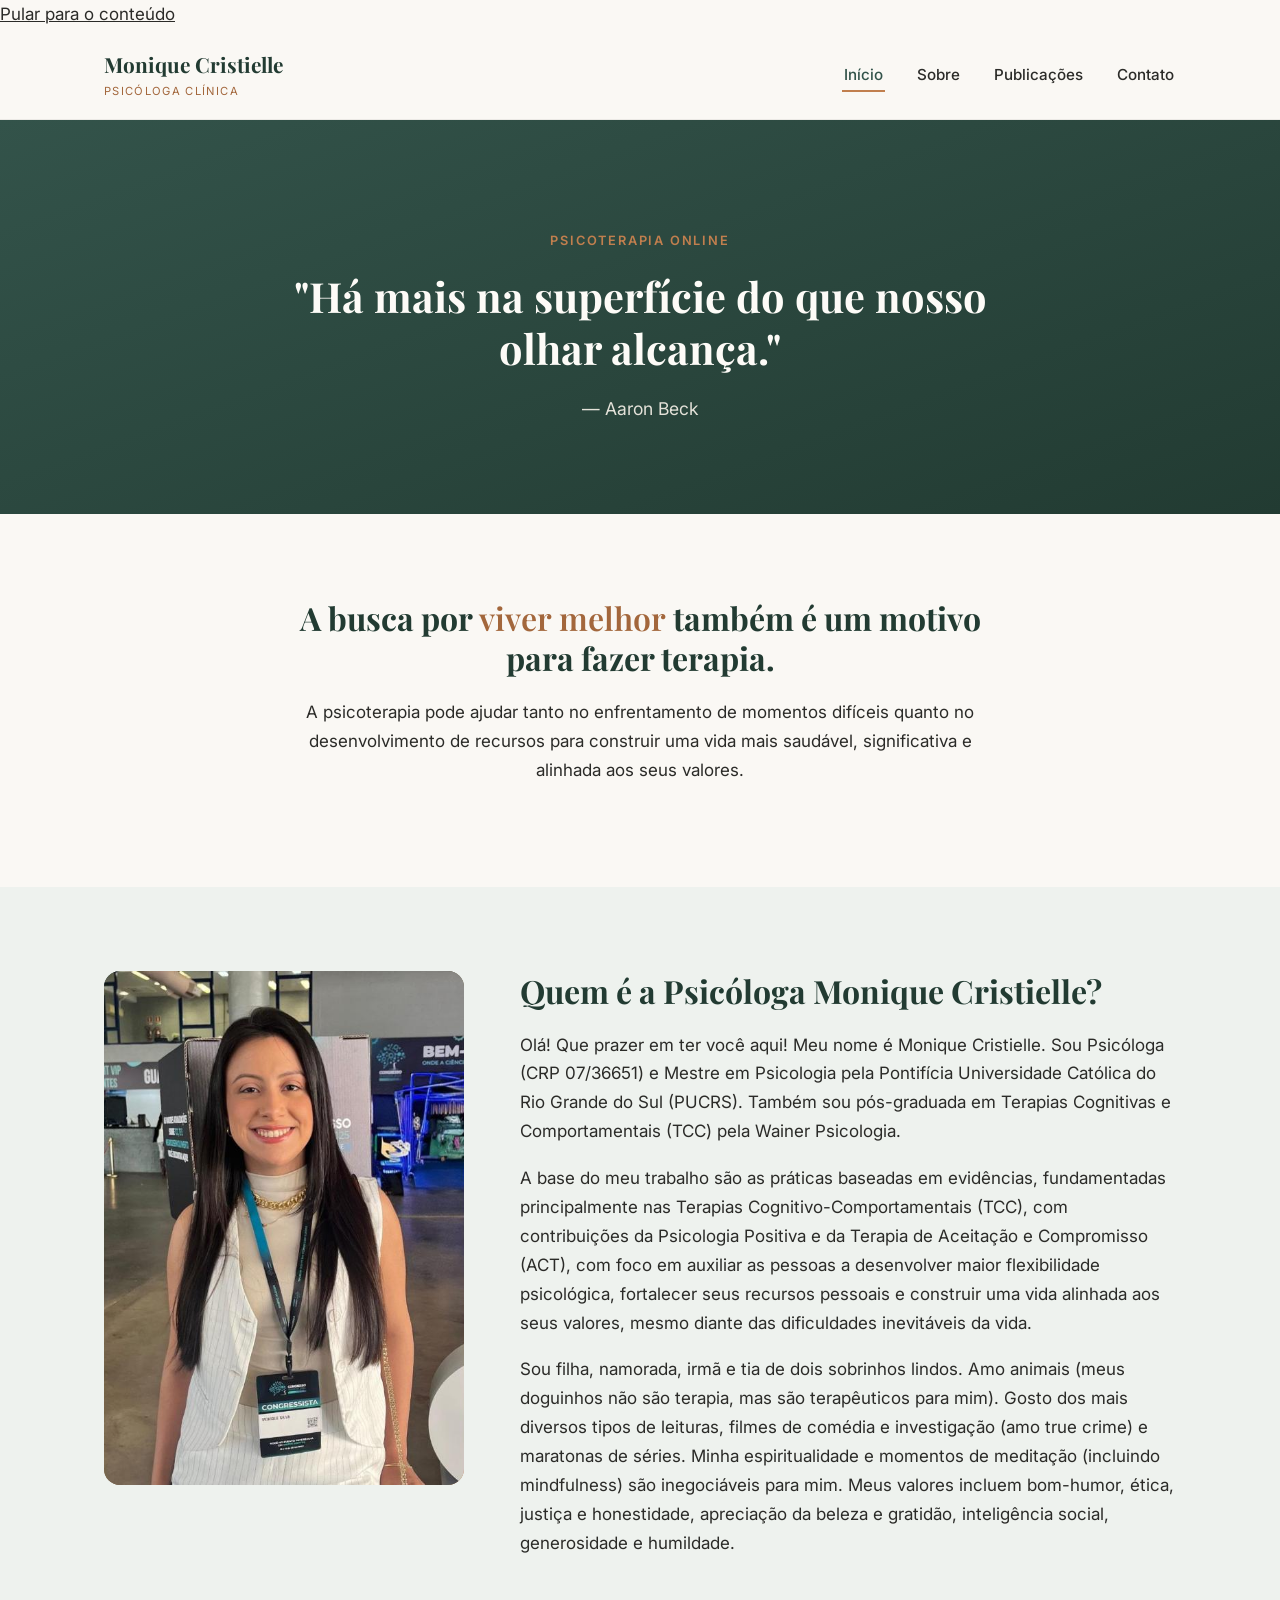
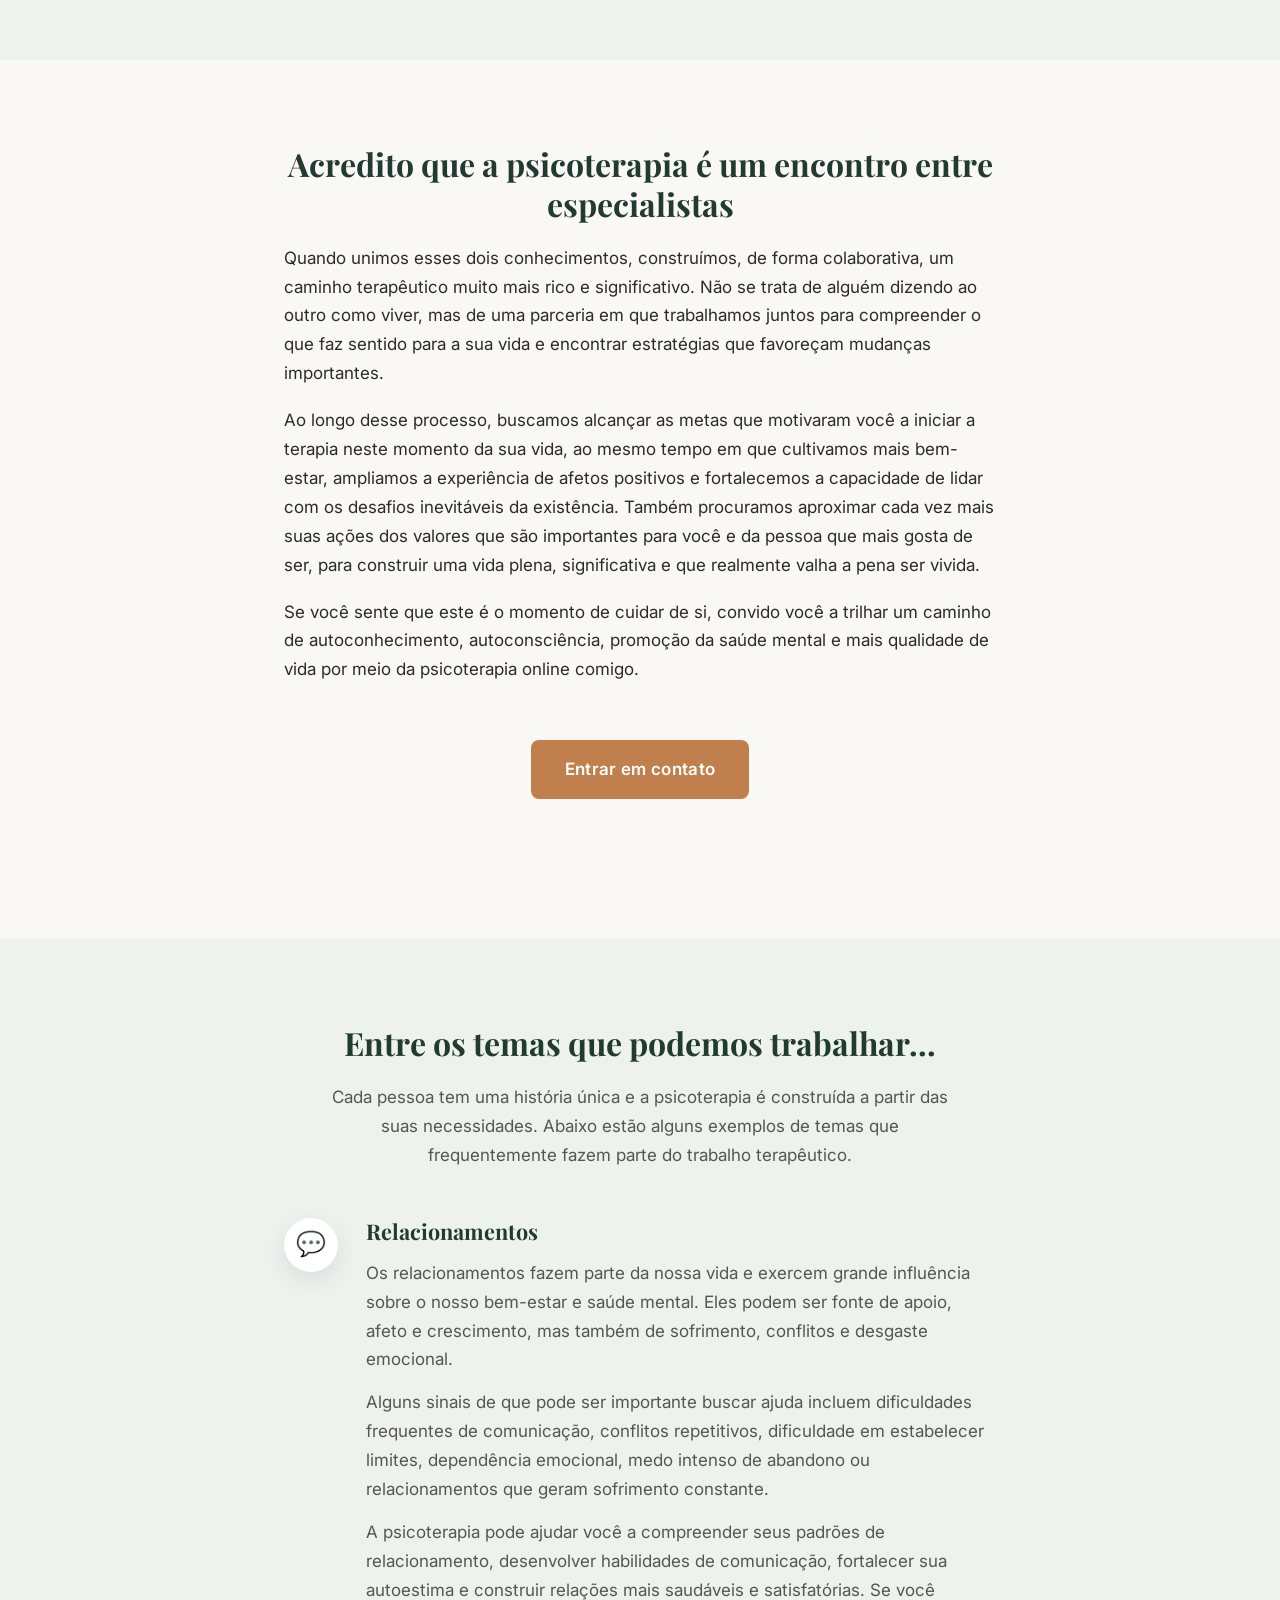
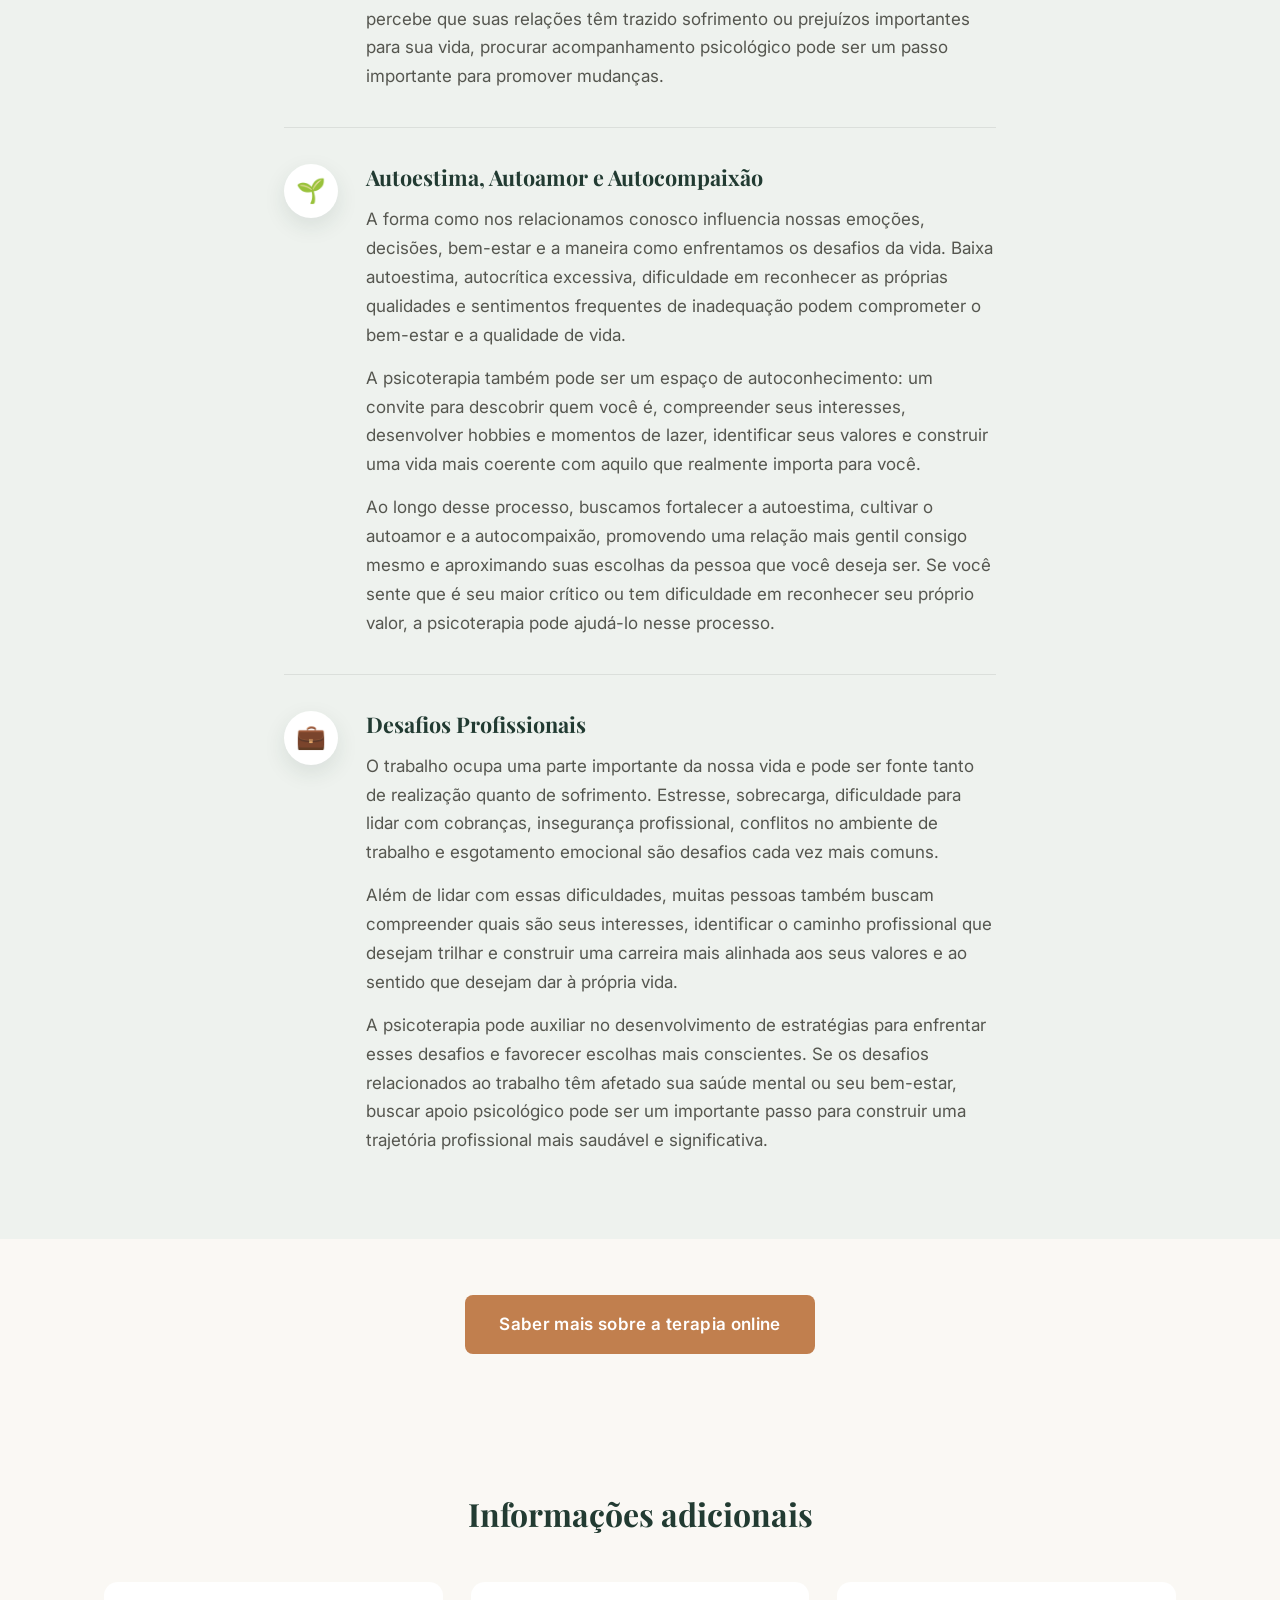
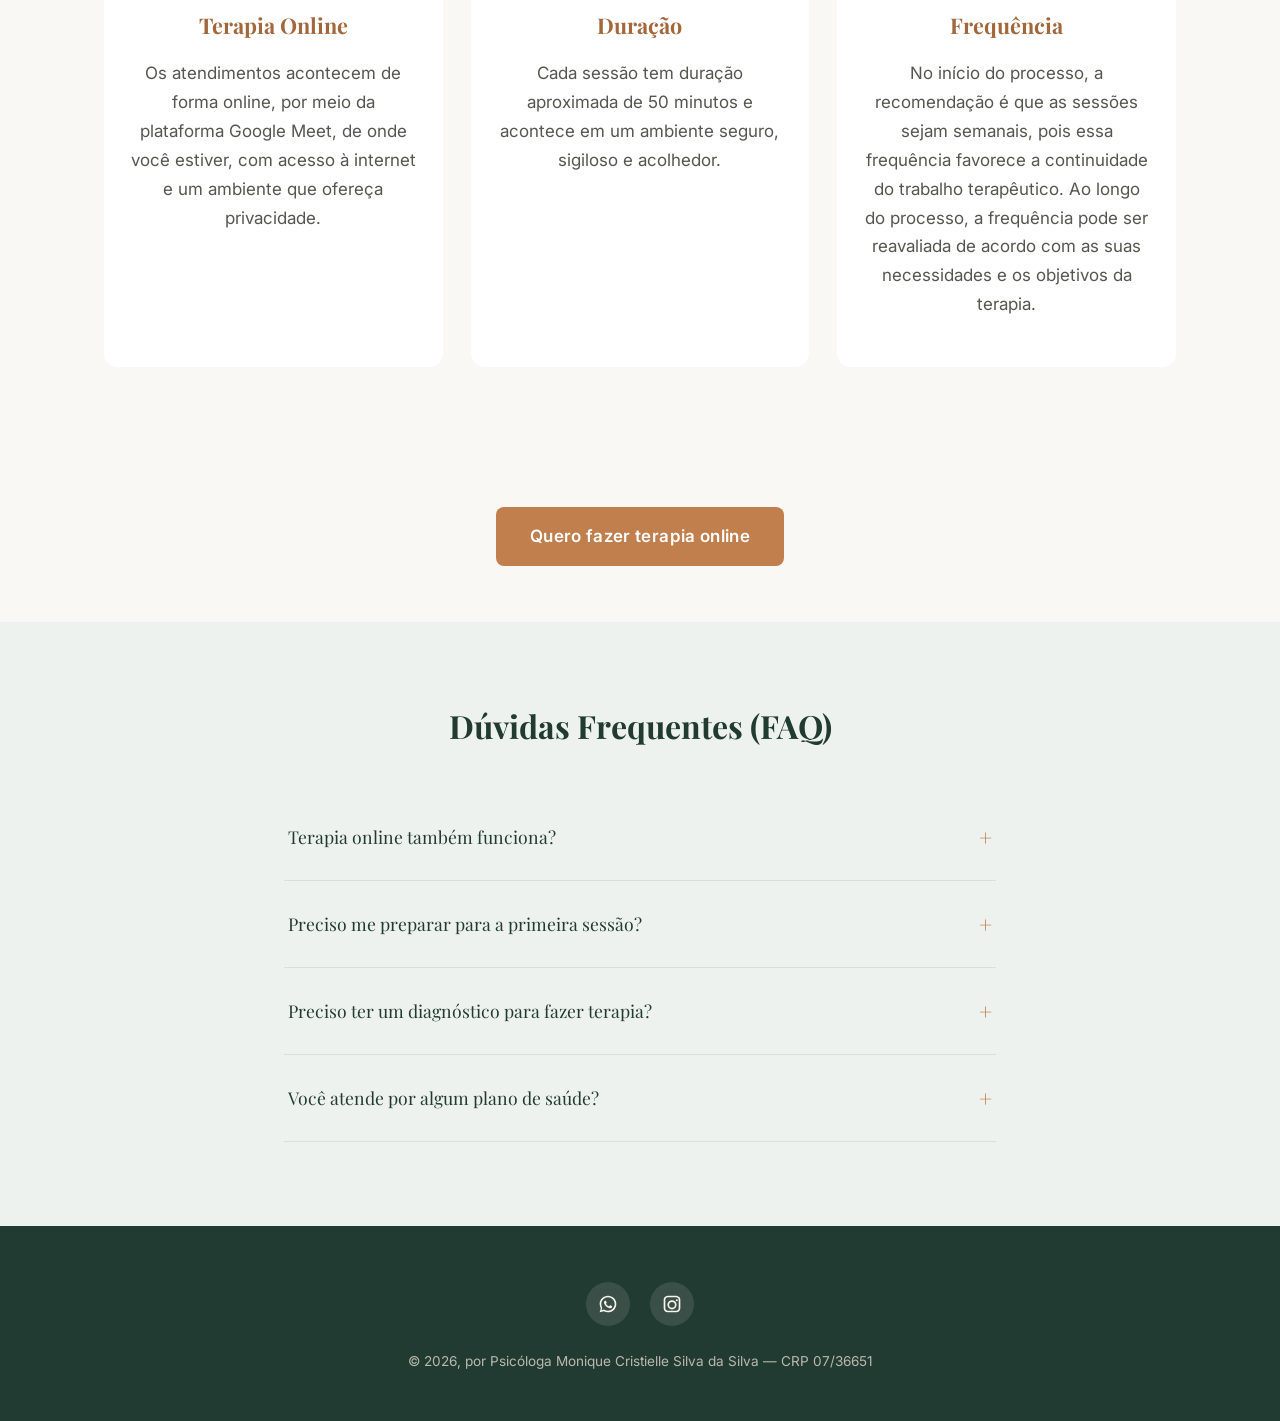
==== index.html @ fa65fd95 "Add favicon and Open Graph meta tags" ====
<!DOCTYPE html>
<html lang="pt-BR">
<head>
<meta charset="UTF-8">
<meta name="viewport" content="width=device-width, initial-scale=1.0">
<title>Monique Cristielle | Psicóloga Clínica</title>
<meta name="description" content="Psicóloga clínica (CRP 07/36651). Atendimento online baseado em evidências (TCC, ACT e Psicologia Positiva) para adultos.">
<link rel="icon" type="image/svg+xml" href="assets/favicon.svg">
<link rel="canonical" href="https://site-monique-cristielle.vercel.app/">
<meta property="og:type" content="website">
<meta property="og:locale" content="pt_BR">
<meta property="og:title" content="Monique Cristielle | Psicóloga Clínica">
<meta property="og:description" content="Psicóloga clínica (CRP 07/36651). Atendimento online baseado em evidências (TCC, ACT e Psicologia Positiva) para adultos.">
<meta property="og:url" content="https://site-monique-cristielle.vercel.app/">
<meta property="og:image" content="https://site-monique-cristielle.vercel.app/assets/images/monique-foto-inicio.jpg">
<link rel="preconnect" href="https://fonts.googleapis.com">
<link rel="preconnect" href="https://fonts.gstatic.com" crossorigin>
<link href="https://fonts.googleapis.com/css2?family=Inter:wght@400;500;600;700&family=Playfair+Display:ital,wght@0,600;0,700;1,600&display=swap" rel="stylesheet">
<link rel="stylesheet" href="styles.css">
</head>
<body>
<a href="#main" class="skip-link">Pular para o conteúdo</a>

<header class="site-header">
<div class="header-inner">
<a href="index.html" class="logo">Monique Cristielle<span>Psicóloga Clínica</span></a>
<button class="nav-toggle" aria-label="Abrir menu" aria-expanded="false">&#9776;</button>
<ul class="nav-links">
<li><a href="index.html" class="active">Início</a></li>
<li><a href="sobre.html">Sobre</a></li>
<li><a href="publicacoes.html">Publicações</a></li>
<li><a href="contato.html">Contato</a></li>
</ul>
</div>
</header>
<main id="main">

<section class="hero">
<div class="container">
<p class="eyebrow">Psicoterapia Online</p>
<h1>"Há mais na superfície do que nosso olhar alcança."</h1>
<p class="lead">— Aaron Beck</p>
</div>
</section>

<section class="section">
<div class="container" style="text-align:center;">
<h2>A busca por <em>viver melhor</em> também é um motivo para fazer terapia.</h2>
<p>A psicoterapia pode ajudar tanto no enfrentamento de momentos difíceis quanto no desenvolvimento de recursos para construir uma vida mais saudável, significativa e alinhada aos seus valores.</p>
</div>
</section>

<section class="section section-alt">
<div class="container-wide">
<div class="about-block">
<div class="about-photo"><img src="assets/images/monique-foto-inicio.jpg" alt="Monique Cristielle, psicóloga clínica" loading="lazy"></div>
<div class="about-text">
<h2>Quem é a Psicóloga Monique Cristielle?</h2>
<p>Olá! Que prazer em ter você aqui! Meu nome é Monique Cristielle. Sou Psicóloga (CRP 07/36651) e Mestre em Psicologia pela Pontifícia Universidade Católica do Rio Grande do Sul (PUCRS). Também sou pós-graduada em Terapias Cognitivas e Comportamentais (TCC) pela Wainer Psicologia.</p>
<p>A base do meu trabalho são as práticas baseadas em evidências, fundamentadas principalmente nas Terapias Cognitivo-Comportamentais (TCC), com contribuições da Psicologia Positiva e da Terapia de Aceitação e Compromisso (ACT), com foco em auxiliar as pessoas a desenvolver maior flexibilidade psicológica, fortalecer seus recursos pessoais e construir uma vida alinhada aos seus valores, mesmo diante das dificuldades inevitáveis da vida.</p>
<p>Sou filha, namorada, irmã e tia de dois sobrinhos lindos. Amo animais (meus doguinhos não são terapia, mas são terapêuticos para mim). Gosto dos mais diversos tipos de leituras, filmes de comédia e investigação (amo true crime) e maratonas de séries. Minha espiritualidade e momentos de meditação (incluindo mindfulness) são inegociáveis para mim. Meus valores incluem bom-humor, ética, justiça e honestidade, apreciação da beleza e gratidão, inteligência social, generosidade e humildade.</p>
</div>
</div>
</div>
</section>

<section class="section">
<div class="container">
<h2 style="text-align:center;">Acredito que a psicoterapia é um encontro entre especialistas</h2>
<p>Quando unimos esses dois conhecimentos, construímos, de forma colaborativa, um caminho terapêutico muito mais rico e significativo. Não se trata de alguém dizendo ao outro como viver, mas de uma parceria em que trabalhamos juntos para compreender o que faz sentido para a sua vida e encontrar estratégias que favoreçam mudanças importantes.</p>
<p>Ao longo desse processo, buscamos alcançar as metas que motivaram você a iniciar a terapia neste momento da sua vida, ao mesmo tempo em que cultivamos mais bem-estar, ampliamos a experiência de afetos positivos e fortalecemos a capacidade de lidar com os desafios inevitáveis da existência. Também procuramos aproximar cada vez mais suas ações dos valores que são importantes para você e da pessoa que mais gosta de ser, para construir uma vida plena, significativa e que realmente valha a pena ser vivida.</p>
<p>Se você sente que este é o momento de cuidar de si, convido você a trilhar um caminho de autoconhecimento, autoconsciência, promoção da saúde mental e mais qualidade de vida por meio da psicoterapia online comigo.</p>
<div class="btn-center-wrap">
<a href="https://wa.me/5551985022161" class="btn">Entrar em contato</a>
</div>
</div>
</section>

<section class="section section-alt">
<div class="container">
<div class="section-title">
<h2>Entre os temas que podemos trabalhar...</h2>
<p>Cada pessoa tem uma história única e a psicoterapia é construída a partir das suas necessidades. Abaixo estão alguns exemplos de temas que frequentemente fazem parte do trabalho terapêutico.</p>
</div>
<div class="topics-list">
<div class="topic-block">
<div class="icon">💬</div>
<div class="topic-text">
<h3>Relacionamentos</h3>
<p>Os relacionamentos fazem parte da nossa vida e exercem grande influência sobre o nosso bem-estar e saúde mental. Eles podem ser fonte de apoio, afeto e crescimento, mas também de sofrimento, conflitos e desgaste emocional.</p>
<p>Alguns sinais de que pode ser importante buscar ajuda incluem dificuldades frequentes de comunicação, conflitos repetitivos, dificuldade em estabelecer limites, dependência emocional, medo intenso de abandono ou relacionamentos que geram sofrimento constante.</p>
<p>A psicoterapia pode ajudar você a compreender seus padrões de relacionamento, desenvolver habilidades de comunicação, fortalecer sua autoestima e construir relações mais saudáveis e satisfatórias. Se você percebe que suas relações têm trazido sofrimento ou prejuízos importantes para sua vida, procurar acompanhamento psicológico pode ser um passo importante para promover mudanças.</p>
</div>
</div>
<div class="topic-block">
<div class="icon">🌱</div>
<div class="topic-text">
<h3>Autoestima, Autoamor e Autocompaixão</h3>
<p>A forma como nos relacionamos conosco influencia nossas emoções, decisões, bem-estar e a maneira como enfrentamos os desafios da vida. Baixa autoestima, autocrítica excessiva, dificuldade em reconhecer as próprias qualidades e sentimentos frequentes de inadequação podem comprometer o bem-estar e a qualidade de vida.</p>
<p>A psicoterapia também pode ser um espaço de autoconhecimento: um convite para descobrir quem você é, compreender seus interesses, desenvolver hobbies e momentos de lazer, identificar seus valores e construir uma vida mais coerente com aquilo que realmente importa para você.</p>
<p>Ao longo desse processo, buscamos fortalecer a autoestima, cultivar o autoamor e a autocompaixão, promovendo uma relação mais gentil consigo mesmo e aproximando suas escolhas da pessoa que você deseja ser. Se você sente que é seu maior crítico ou tem dificuldade em reconhecer seu próprio valor, a psicoterapia pode ajudá-lo nesse processo.</p>
</div>
</div>
<div class="topic-block">
<div class="icon">💼</div>
<div class="topic-text">
<h3>Desafios Profissionais</h3>
<p>O trabalho ocupa uma parte importante da nossa vida e pode ser fonte tanto de realização quanto de sofrimento. Estresse, sobrecarga, dificuldade para lidar com cobranças, insegurança profissional, conflitos no ambiente de trabalho e esgotamento emocional são desafios cada vez mais comuns.</p>
<p>Além de lidar com essas dificuldades, muitas pessoas também buscam compreender quais são seus interesses, identificar o caminho profissional que desejam trilhar e construir uma carreira mais alinhada aos seus valores e ao sentido que desejam dar à própria vida.</p>
<p>A psicoterapia pode auxiliar no desenvolvimento de estratégias para enfrentar esses desafios e favorecer escolhas mais conscientes. Se os desafios relacionados ao trabalho têm afetado sua saúde mental ou seu bem-estar, buscar apoio psicológico pode ser um importante passo para construir uma trajetória profissional mais saudável e significativa.</p>
</div>
</div>
</div>
</div>
</section>

<div class="btn-center-wrap" style="padding:0 24px;">
<a href="https://wa.me/5551985022161" class="btn">Saber mais sobre a terapia online</a>
</div>

<section class="section">
<div class="container-wide">
<div class="section-title">
<h2>Informações adicionais</h2>
</div>
<div class="info-grid">
<div class="info-item">
<h3>Terapia Online</h3>
<p>Os atendimentos acontecem de forma online, por meio da plataforma Google Meet, de onde você estiver, com acesso à internet e um ambiente que ofereça privacidade.</p>
</div>
<div class="info-item">
<h3>Duração</h3>
<p>Cada sessão tem duração aproximada de 50 minutos e acontece em um ambiente seguro, sigiloso e acolhedor.</p>
</div>
<div class="info-item">
<h3>Frequência</h3>
<p>No início do processo, a recomendação é que as sessões sejam semanais, pois essa frequência favorece a continuidade do trabalho terapêutico. Ao longo do processo, a frequência pode ser reavaliada de acordo com as suas necessidades e os objetivos da terapia.</p>
</div>
</div>
</div>
</section>

<div class="btn-center-wrap" style="padding:0 24px;">
<a href="https://wa.me/5551985022161" class="btn">Quero fazer terapia online</a>
</div>

<section class="section section-alt">
<div class="container">
<div class="section-title">
<h2>Dúvidas Frequentes (FAQ)</h2>
</div>

<details class="faq-item">
<summary>Terapia online também funciona?</summary>
<p>Sim. As evidências científicas indicam que a psicoterapia online é eficaz para diversas demandas de saúde mental. A escolha entre o formato online e presencial depende das necessidades, preferências e circunstâncias de cada pessoa. Além disso, a terapia online oferece mais flexibilidade e praticidade, permitindo que você seja atendido de onde estiver.</p>
</details>

<details class="faq-item">
<summary>Preciso me preparar para a primeira sessão?</summary>
<p>Não. A primeira sessão é um momento para nos conhecermos, compreender o que motivou sua busca pela psicoterapia e conversarmos sobre suas expectativas. Você não precisa saber exatamente o que dizer; vamos construindo esse processo juntos.</p>
</details>

<details class="faq-item">
<summary>Preciso ter um diagnóstico para fazer terapia?</summary>
<p>Não. Você não precisa ter um diagnóstico para fazer psicoterapia. Muitas pessoas procuram terapia para lidar com desafios da vida, fortalecer recursos pessoais e cuidar da saúde mental, com ou sem diagnóstico.</p>
</details>

<details class="faq-item">
<summary>Você atende por algum plano de saúde?</summary>
<p>Os atendimentos são particulares. No entanto, emito recibo para que você possa solicitar o reembolso junto ao seu plano de saúde, caso o seu convênio ofereça essa modalidade.</p>
</details>

</div>
</section>

</main>
<footer class="site-footer">
<div class="footer-social">
<a href="https://wa.me/5551985022161" aria-label="WhatsApp">
<svg viewBox="0 0 24 24"><path d="M12 2C6.48 2 2 6.48 2 12c0 1.85.5 3.58 1.36 5.07L2 22l5.07-1.32A9.94 9.94 0 0 0 12 22c5.52 0 10-4.48 10-10S17.52 2 12 2zm0 18c-1.6 0-3.1-.44-4.38-1.2l-.31-.18-3.01.79.8-2.93-.2-.32A7.9 7.9 0 0 1 4 12c0-4.41 3.59-8 8-8s8 3.59 8 8-3.59 8-8 8zm4.4-5.6c-.24-.12-1.43-.7-1.65-.79-.22-.08-.38-.12-.54.12-.16.24-.62.79-.76.95-.14.16-.28.18-.52.06-.24-.12-1.01-.37-1.92-1.18-.71-.63-1.19-1.41-1.33-1.65-.14-.24-.01-.37.11-.49.11-.11.24-.28.36-.42.12-.14.16-.24.24-.4.08-.16.04-.3-.02-.42-.06-.12-.54-1.3-.74-1.78-.19-.46-.39-.4-.54-.4-.14 0-.3-.02-.46-.02s-.42.06-.64.3c-.22.24-.85.83-.85 2.02 0 1.19.87 2.34 1 2.5.12.16 1.7 2.6 4.13 3.64.58.25 1.03.4 1.38.51.58.18 1.11.16 1.53.1.47-.07 1.43-.58 1.63-1.15.2-.57.2-1.05.14-1.15-.06-.1-.22-.16-.46-.28z"/></svg>
</a>
<a href="https://www.instagram.com/moniquecristielle.psi" aria-label="Instagram" target="_blank" rel="noopener">
<svg viewBox="0 0 24 24"><path d="M7 2C4.24 2 2 4.24 2 7v10c0 2.76 2.24 5 5 5h10c2.76 0 5-2.24 5-5V7c0-2.76-2.24-5-5-5H7zm10 2c1.66 0 3 1.34 3 3v10c0 1.66-1.34 3-3 3H7c-1.66 0-3-1.34-3-3V7c0-1.66 1.34-3 3-3h10zm-5 3.5A5.5 5.5 0 1 0 17.5 13 5.5 5.5 0 0 0 12 7.5zm0 2A3.5 3.5 0 1 1 8.5 13 3.5 3.5 0 0 1 12 9.5zm5.75-3.25a1.25 1.25 0 1 0 1.25 1.25 1.25 1.25 0 0 0-1.25-1.25z"/></svg>
</a>
</div>
<p class="copy">© 2026, por Psicóloga Monique Cristielle Silva da Silva — CRP 07/36651</p>
</footer>

<script src="script.js"></script>
</body>
</html>
---- styles.css ----
:root {
  --color-bg: #faf8f4;
  --color-bg-alt: #eef2ee;
  --color-text: #2b2b28;
  --color-text-light: #55564f;
  --color-primary: #33534a;
  --color-primary-dark: #223b32;
  --color-accent: #c17f4e;
  --color-accent-dark: #a3673c;
  --font-heading: 'Playfair Display', Georgia, serif;
  --font-body: 'Inter', Arial, sans-serif;
  --max-text: 760px;
  --max-wide: 1120px;
}

* { box-sizing: border-box; }
html { scroll-behavior: smooth; }
body {
  margin: 0;
  font-family: var(--font-body);
  color: var(--color-text);
  background: var(--color-bg);
  line-height: 1.7;
  font-size: 17px;
}
img { max-width: 100%; display: block; }
a { color: inherit; }
h1, h2, h3 { font-family: var(--font-heading); color: var(--color-primary-dark); line-height: 1.25; margin: 0 0 20px; }
h1 { font-size: 2.6rem; }
h2 { font-size: 2rem; }
h3 { font-size: 1.35rem; }
p { margin: 0 0 18px; }
em { font-style: normal; color: var(--color-accent-dark); font-weight: 600; }
.container { max-width: var(--max-text); margin: 0 auto; padding: 0 24px; }
.container-wide { max-width: var(--max-wide); margin: 0 auto; padding: 0 24px; }

/* Header */
.site-header {
  position: sticky;
  top: 0;
  z-index: 50;
  background: rgba(250, 248, 244, 0.95);
  backdrop-filter: blur(6px);
  border-bottom: 1px solid rgba(0,0,0,0.06);
}
.header-inner {
  max-width: var(--max-wide);
  margin: 0 auto;
  padding: 18px 24px;
  display: flex;
  align-items: center;
  justify-content: space-between;
}
.logo { font-family: var(--font-heading); font-size: 1.3rem; font-weight: 700; color: var(--color-primary-dark); text-decoration: none; }
.logo span { display: block; font-family: var(--font-body); font-size: 0.7rem; font-weight: 400; letter-spacing: 0.12em; text-transform: uppercase; color: var(--color-accent-dark); }
.nav-links { display: flex; align-items: center; gap: 30px; list-style: none; margin: 0; padding: 0; }
.nav-links a { text-decoration: none; color: var(--color-text); font-weight: 500; font-size: 0.95rem; padding: 6px 2px; border-bottom: 2px solid transparent; }
.nav-links a:hover, .nav-links a.active { color: var(--color-primary); border-bottom-color: var(--color-accent); }
.nav-toggle { display: none; background: none; border: none; font-size: 1.6rem; cursor: pointer; color: var(--color-primary-dark); }

@media (max-width: 760px) {
  .nav-toggle { display: block; }
  .nav-links { position: absolute; top: 100%; left: 0; right: 0; background: var(--color-bg); flex-direction: column; align-items: flex-start; padding: 20px 24px; gap: 16px; border-bottom: 1px solid rgba(0,0,0,0.08); display: none; }
  .nav-links.open { display: flex; }
}

/* Hero */
.hero {
  background: linear-gradient(160deg, var(--color-primary) 0%, var(--color-primary-dark) 100%);
  color: #f7f4ee;
  padding: 110px 24px 90px;
  text-align: center;
}
.hero .eyebrow { text-transform: uppercase; letter-spacing: 0.14em; font-size: 0.8rem; color: var(--color-accent); font-weight: 600; margin-bottom: 18px; }
.hero h1 { color: #fdfbf7; max-width: 780px; margin-left: auto; margin-right: auto; }
.hero p.lead { max-width: 620px; margin: 0 auto; color: #e4e2d9; font-size: 1.1rem; }
.hero-page { padding: 90px 24px 70px; }

/* Sections */
.section { padding: 84px 0; }
.section-alt { background: var(--color-bg-alt); }
.section-title { text-align: center; max-width: 640px; margin: 0 auto 48px; }
.section-title p { color: var(--color-text-light); }

/* Buttons */
.btn {
  display: inline-block;
  background: var(--color-accent);
color: #fff;
  padding: 15px 34px;
  border-radius: 8px;
  text-decoration: none;
  font-weight: 600;
  letter-spacing: 0.02em;
  transition: background 0.2s ease, transform 0.2s ease;
  border: none;
  cursor: pointer;
}
.btn:hover { background: var(--color-accent-dark); transform: translateY(-1px); }
.btn-block {
  display: block;
  width: 100%;
  text-align: center;
  border-radius: 0;
  padding: 26px;
  font-size: 1.05rem;
  text-transform: uppercase;
  letter-spacing: 0.08em;
}
.btn-center-wrap { text-align: center; margin: 56px 0; }

/* About block */
.about-block { display: flex; gap: 56px; align-items: flex-start; flex-wrap: wrap; }
.about-photo { flex: 1 1 300px; max-width: 360px; aspect-ratio: 7 / 10; border-radius: 16px; overflow: hidden; background: linear-gradient(135deg, var(--color-primary), var(--color-accent)); position: relative; }
.about-text { flex: 2 1 420px; }
.about-photo img { position: absolute; inset: 0; width: 100%; height: 100%; object-fit: cover; display: block; }

.about-block--pub { align-items: center; }
.pub-intro-lead { font-size: 24px; line-height: 1.5; color: var(--color-primary-dark); font-weight: 500; }
.pub-intro-credentials { margin-top: 20px; padding-top: 20px; border-top: 1px solid rgba(0,0,0,0.1); font-size: 14px; letter-spacing: 0.03em; color: var(--color-text-light); text-transform: uppercase; }
.pub-intro-note { margin-top: 16px; font-size: 14px; color: var(--color-text-light); font-style: normal; }

/* Topics (temas de trabalho) */
.topics-list { display: flex; flex-direction: column; margin-top: 40px; }
.topic-block { display: flex; gap: 28px; padding: 36px 0; border-bottom: 1px solid rgba(0,0,0,0.08); }
.topic-block:first-child { padding-top: 0; }
.topic-block:last-child { border-bottom: none; padding-bottom: 0; }
.topic-block .icon { width: 54px; height: 54px; border-radius: 50%; background: #fff; display: flex; align-items: center; justify-content: center; font-size: 1.5rem; flex-shrink: 0; box-shadow: 0 8px 22px rgba(34,59,50,0.1); }
.topic-text h3 { margin-bottom: 14px; }
.topic-text p { color: var(--color-text-light); margin-bottom: 14px; }
.topic-text p:last-child { margin-bottom: 0; }

/* Info grid */
.info-grid { display: grid; grid-template-columns: repeat(auto-fit, minmax(220px, 1fr)); gap: 28px; margin-top: 40px; text-align: center; }
.info-item { background: #fff; padding: 30px 24px; border-radius: 14px; }
.info-item h3 { color: var(--color-accent-dark); }
.info-item p { color: var(--color-text-light); }

/* FAQ */
.faq-item { border-bottom: 1px solid rgba(0,0,0,0.08); padding: 6px 0; }
.faq-item summary { cursor: pointer; font-family: var(--font-heading); font-size: 1.1rem; padding: 18px 4px; list-style: none; display: flex; justify-content: space-between; align-items: center; color: var(--color-primary-dark); }
.faq-item summary::-webkit-details-marker { display: none; }
.faq-item summary::after { content: '+'; font-size: 1.4rem; color: var(--color-accent); margin-left: 20px; }
.faq-item[open] summary::after { content: '\2212'; }
.faq-item p { padding: 0 4px 20px; color: var(--color-text-light); }

/* Timeline (Sobre) */
.timeline-item { border-left: 3px solid var(--color-accent); padding: 4px 0 28px 24px; margin-left: 6px; }
.timeline-item .year { font-weight: 700; color: var(--color-accent-dark); font-size: 0.9rem; text-transform: uppercase; letter-spacing: 0.06em; }

/* Publications */
.pub-group { margin-bottom: 44px; }
.pub-item { background: #fff; border-radius: 12px; padding: 24px 28px; margin-bottom: 16px; box-shadow: 0 6px 18px rgba(34,59,50,0.06); }
.pub-item .pub-title { font-weight: 600; margin-bottom: 6px; }
.pub-item .pub-title a { color: var(--color-primary-dark); text-decoration: underline; text-decoration-color: var(--color-accent); text-underline-offset: 3px; }
.pub-item .pub-title a:hover { color: var(--color-accent-dark); }
.pub-item .pub-meta { color: var(--color-text-light); font-size: 0.92rem; }

/* Contact form */
.contact-form { max-width: 560px; margin: 40px auto 0; display: grid; gap: 18px; }
.contact-form label { font-weight: 600; margin-bottom: 6px; display: block; }
.contact-form input, .contact-form textarea { width: 100%; padding: 14px 16px; border-radius: 8px; border: 1px solid rgba(0,0,0,0.15); font-family: var(--font-body); font-size: 1rem; background: #fff; }
.contact-form textarea { min-height: 140px; resize: vertical; }
.contact-note { text-align: center; color: var(--color-text-light); font-size: 0.9rem; margin-top: 14px; }

/* Footer */
.site-footer { background: var(--color-primary-dark); color: #e7e5db; padding: 56px 24px 30px; text-align: center; }
.footer-social { display: flex; justify-content: center; gap: 20px; margin-bottom: 24px; }
.footer-social a { width: 44px; height: 44px; border-radius: 50%; background: rgba(255,255,255,0.1); display: flex; align-items: center; justify-content: center; text-decoration: none; transition: background 0.2s; }
.footer-social a:hover { background: var(--color-accent); }
.footer-social svg { width: 20px; height: 20px; fill: #f7f4ee; }
.site-footer .copy { font-size: 0.85rem; color: #b9b8ae; }

@media (max-width: 700px) {
  h1 { font-size: 2rem; }
  h2 { font-size: 1.55rem; }
  .section { padding: 60px 0; }
  .about-block { gap: 32px; }
  .topic-block { flex-direction: column; gap: 14px; }
}
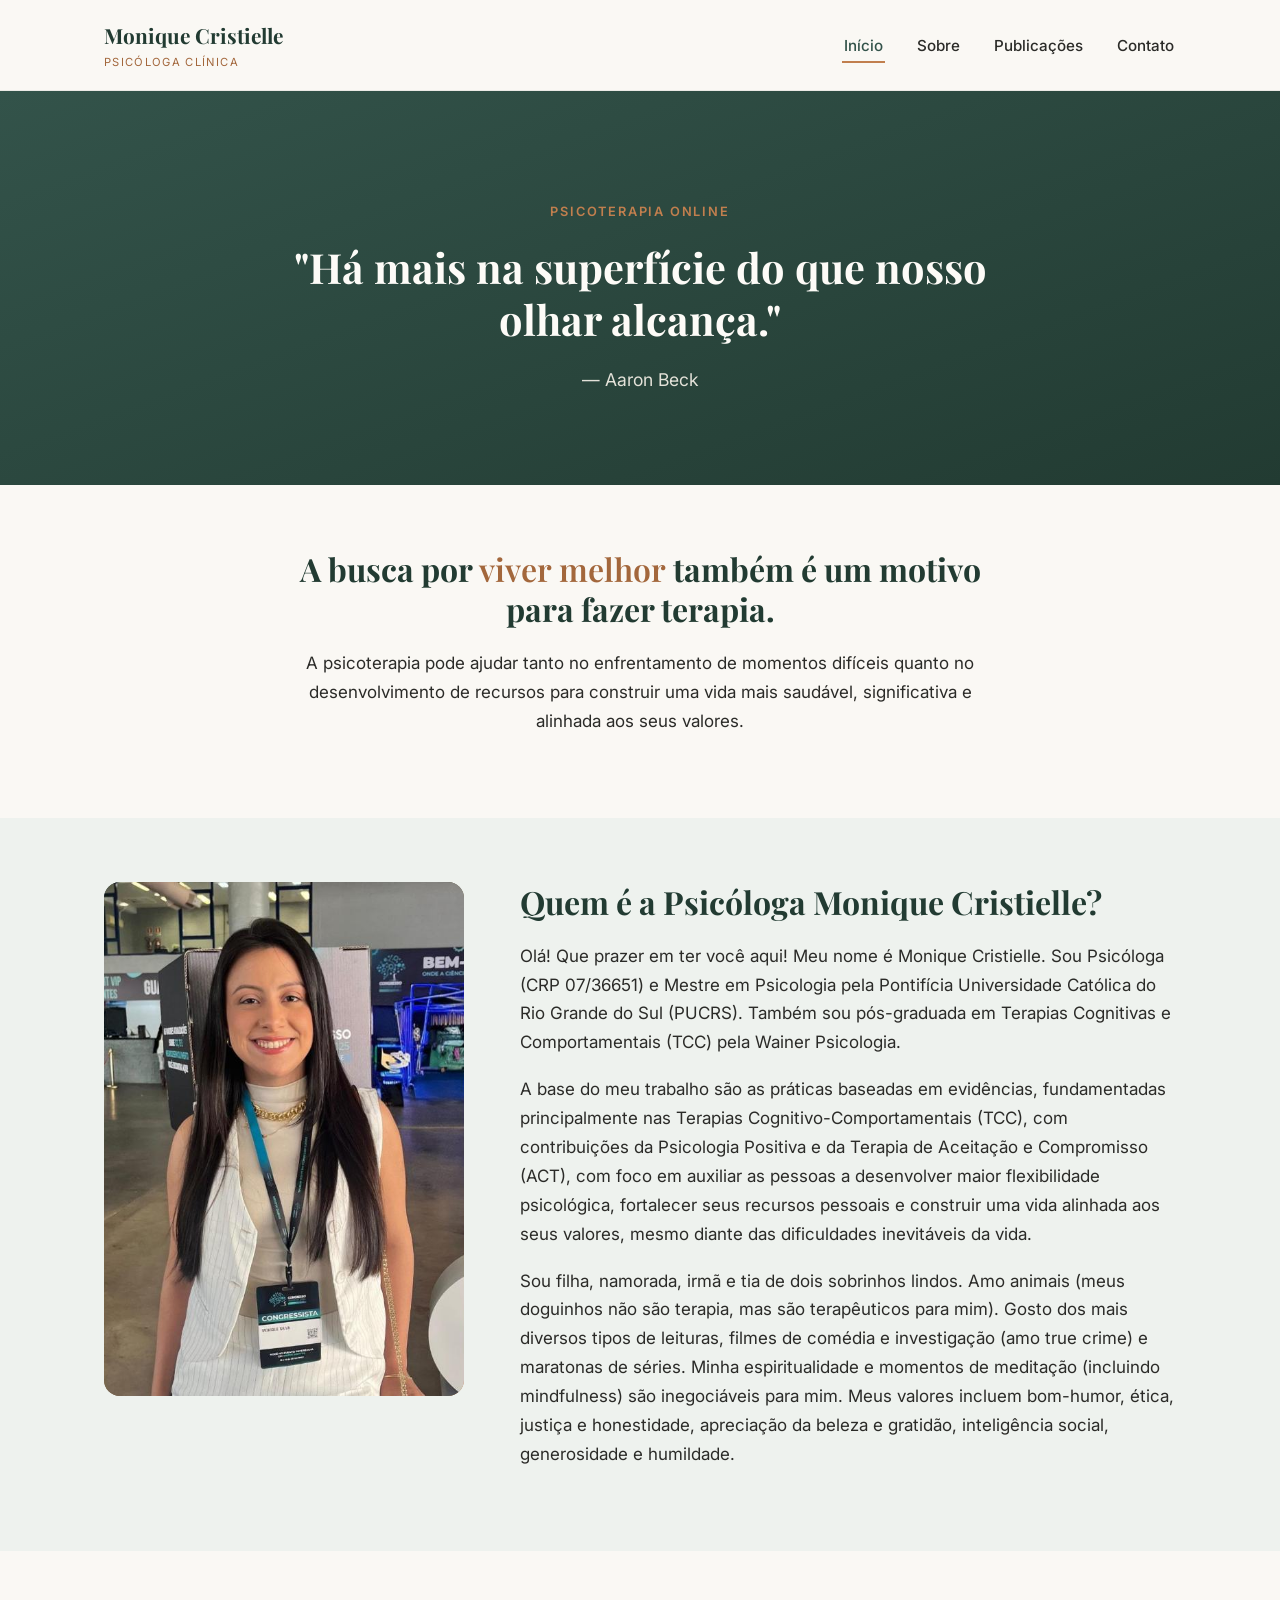
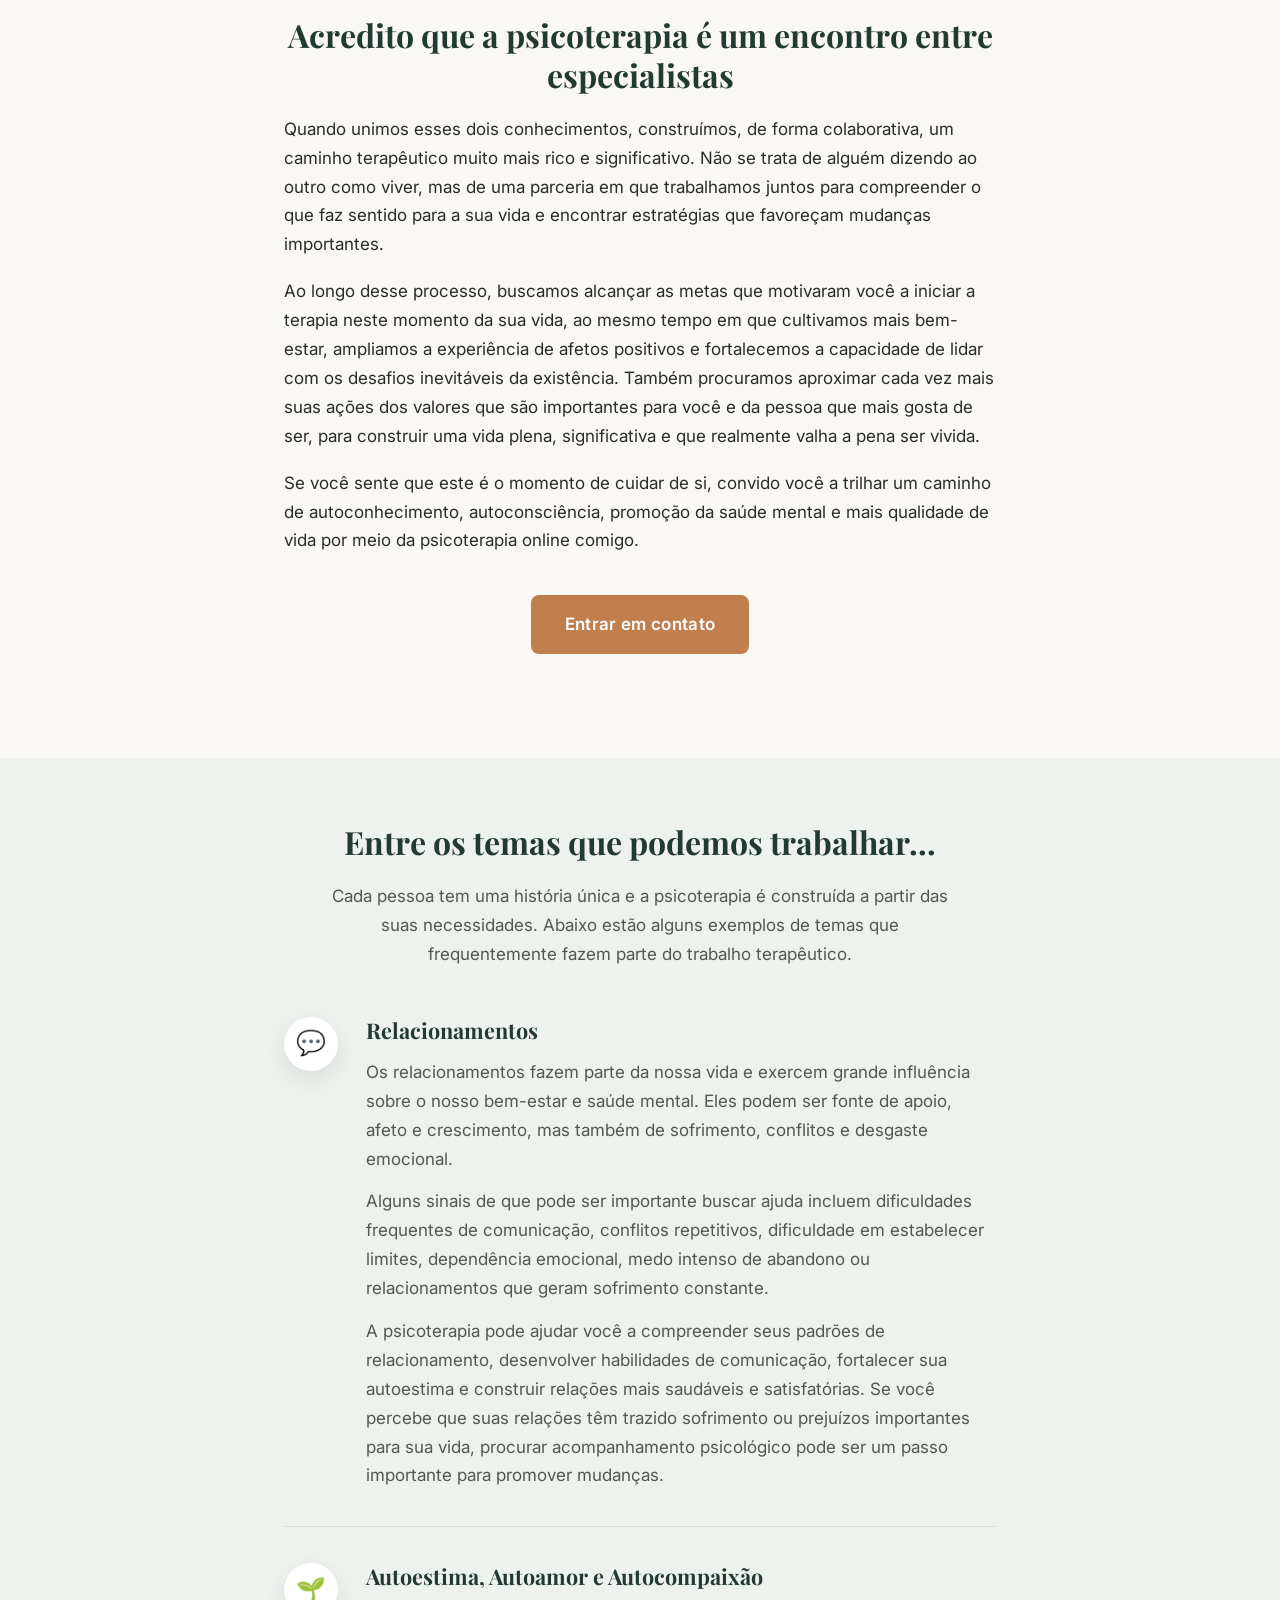
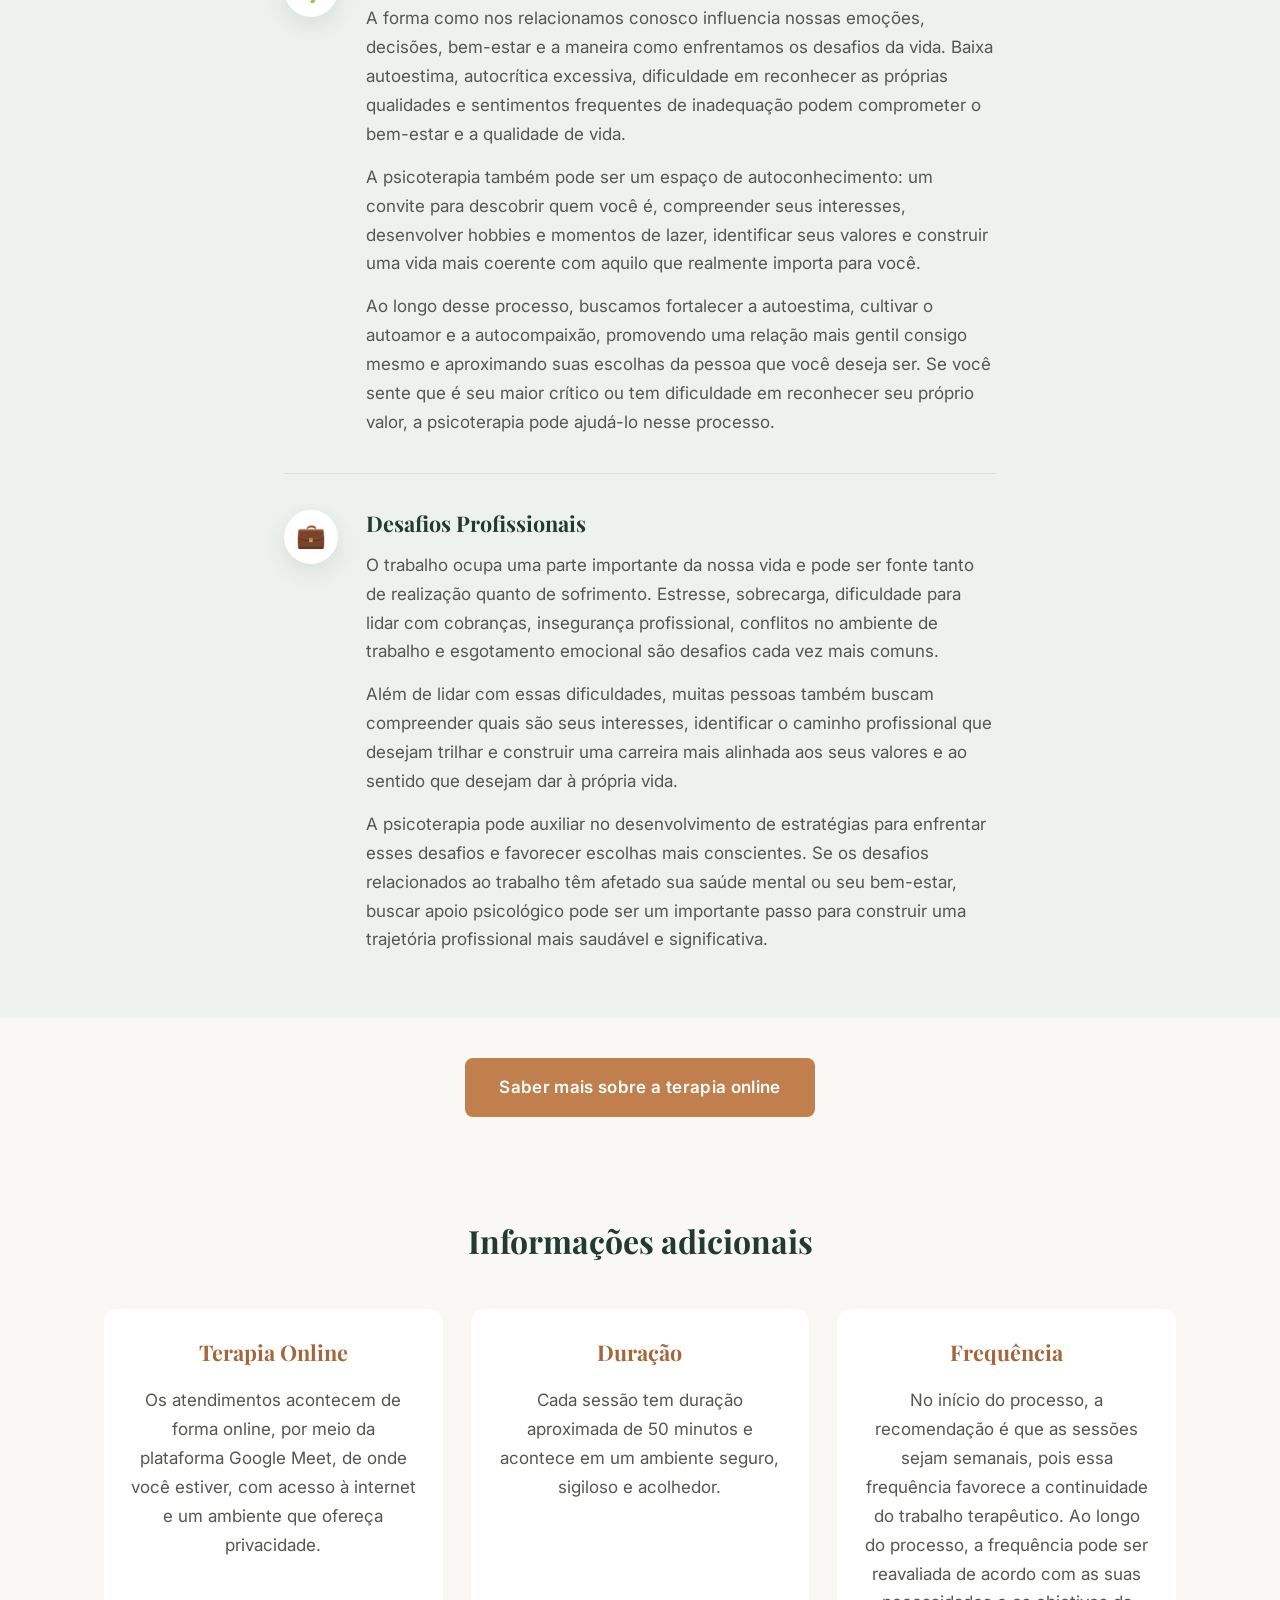
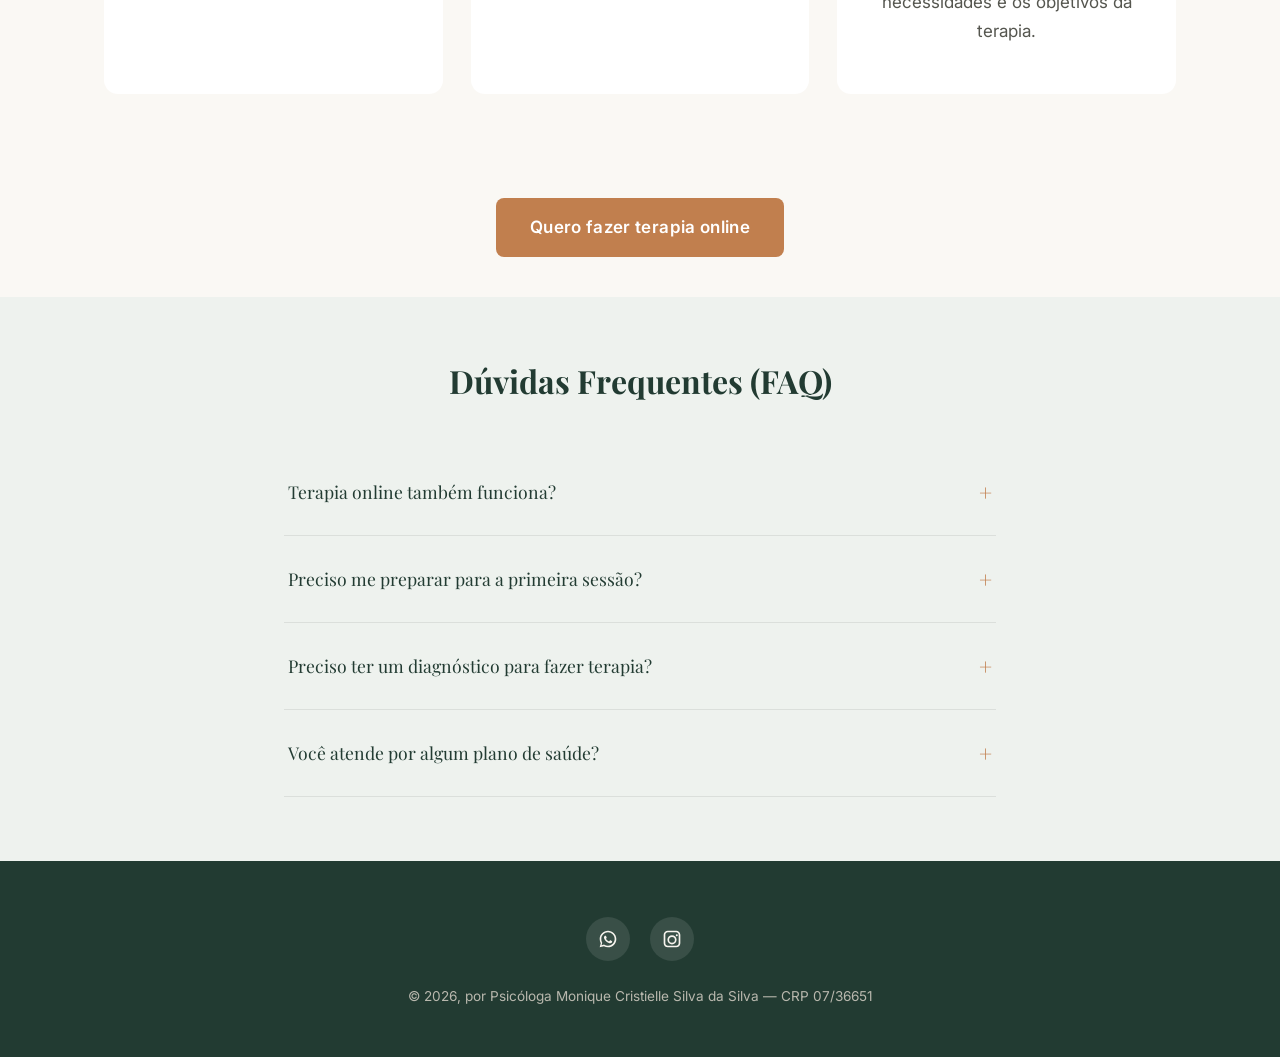
==== commit b8ce1623: "Update logo and navigation links to root path" ====
--- a/index.html
+++ b/index.html
@@ -23,10 +23,10 @@
 
 <header class="site-header">
 <div class="header-inner">
-<a href="index.html" class="logo">Monique Cristielle<span>Psicóloga Clínica</span></a>
+<a href="/" class="logo">Monique Cristielle<span>Psicóloga Clínica</span></a>
 <button class="nav-toggle" aria-label="Abrir menu" aria-expanded="false">&#9776;</button>
 <ul class="nav-links">
-<li><a href="index.html" class="active">Início</a></li>
+<li><a href="/" class="active">Início</a></li>
 <li><a href="sobre.html">Sobre</a></li>
 <li><a href="publicacoes.html">Publicações</a></li>
 <li><a href="contato.html">Contato</a></li>
--- a/styles.css
+++ b/styles.css
@@ -15,6 +15,8 @@
 
 * { box-sizing: border-box; }
 html { scroll-behavior: smooth; }
+.skip-link { position: absolute; left: -9999px; top: 0; background: var(--color-primary-dark); color: #fff; padding: 12px 20px; z-index: 2000; border-radius: 0 0 8px 0; font-weight: 600; text-decoration: none; }
+.skip-link:focus { left: 0; }
 body {
   margin: 0;
   font-family: var(--font-body);
@@ -77,7 +79,7 @@
 .hero-page { padding: 90px 24px 70px; }
 
 /* Sections */
-.section { padding: 84px 0; }
+.section { padding: 64px 0; }
 .section-alt { background: var(--color-bg-alt); }
 .section-title { text-align: center; max-width: 640px; margin: 0 auto 48px; }
 .section-title p { color: var(--color-text-light); }
@@ -107,7 +109,7 @@
   text-transform: uppercase;
   letter-spacing: 0.08em;
 }
-.btn-center-wrap { text-align: center; margin: 56px 0; }
+.btn-center-wrap { text-align: center; margin: 40px 0; }
 
 /* About block */
 .about-block { display: flex; gap: 56px; align-items: flex-start; flex-wrap: wrap; }
@@ -174,7 +176,7 @@
 @media (max-width: 700px) {
   h1 { font-size: 2rem; }
   h2 { font-size: 1.55rem; }
-  .section { padding: 60px 0; }
+  .section { padding: 48px 0; }
   .about-block { gap: 32px; }
   .topic-block { flex-direction: column; gap: 14px; }
 }
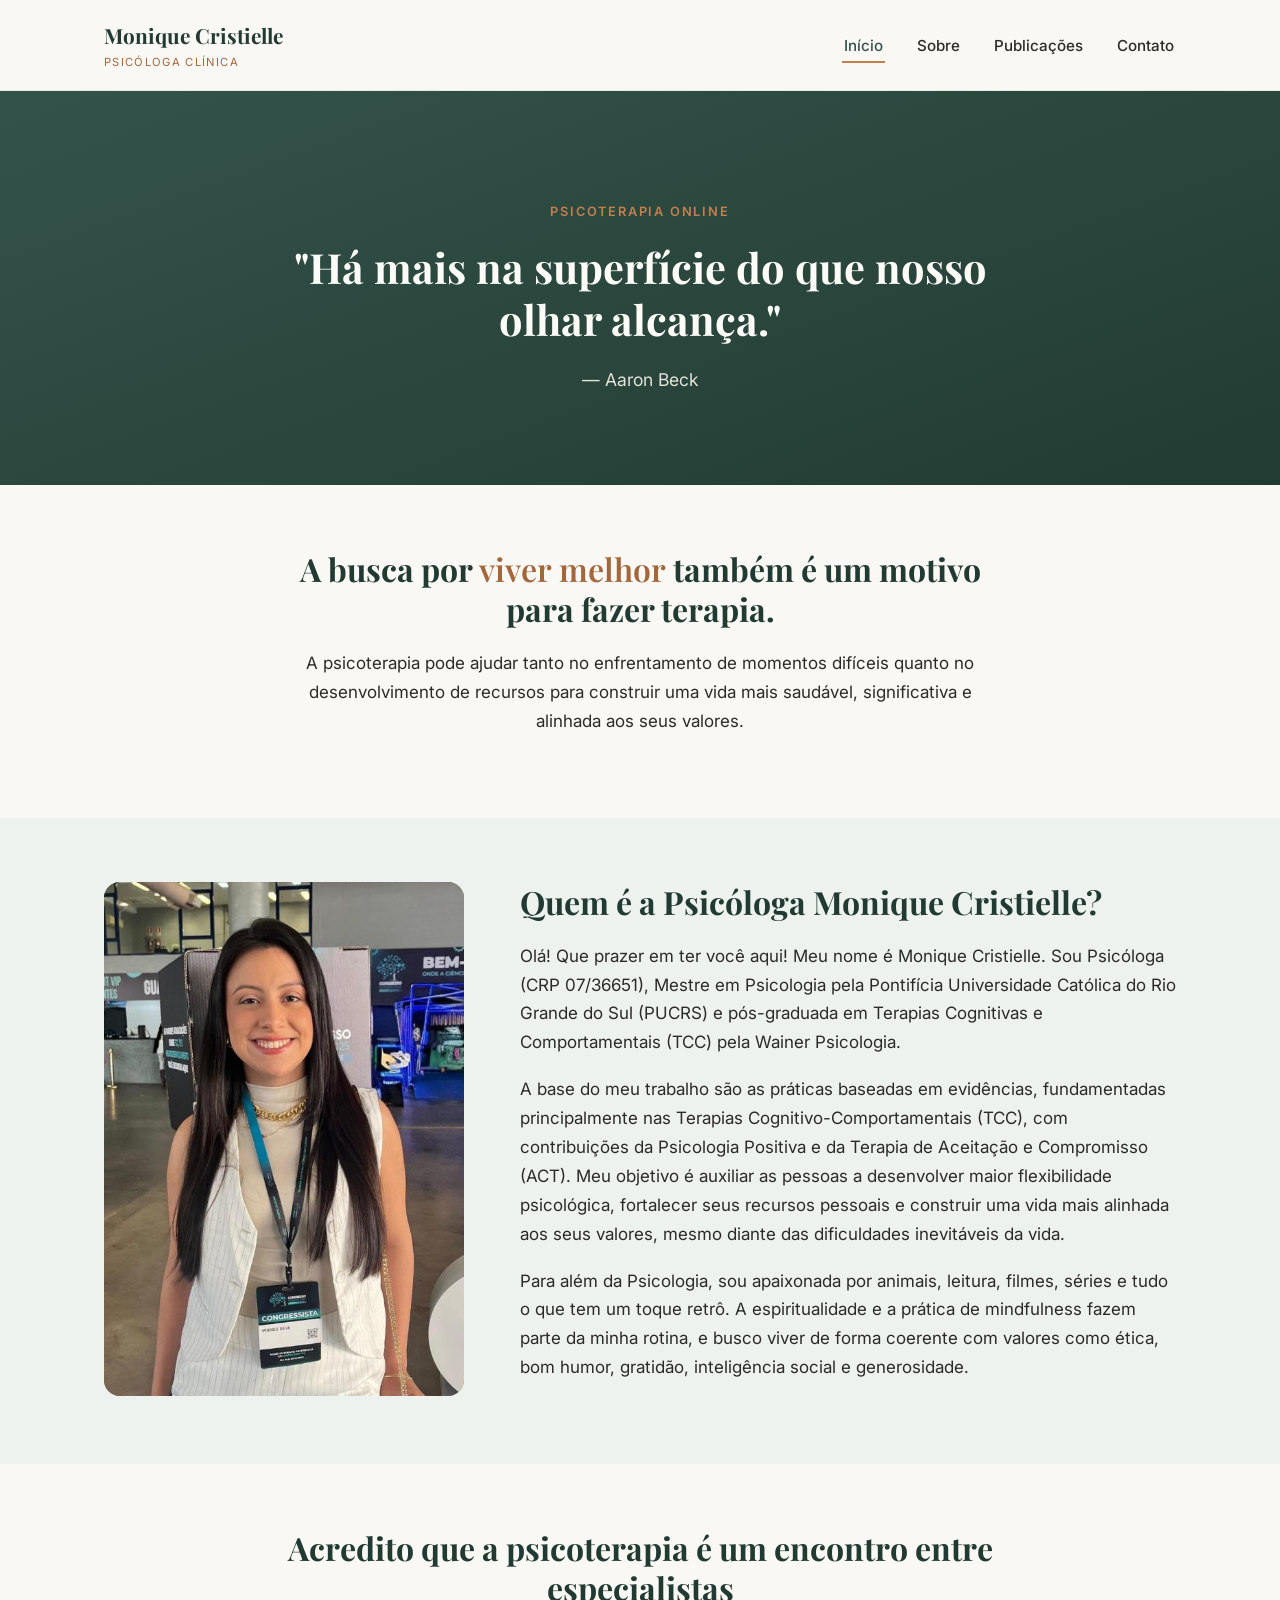
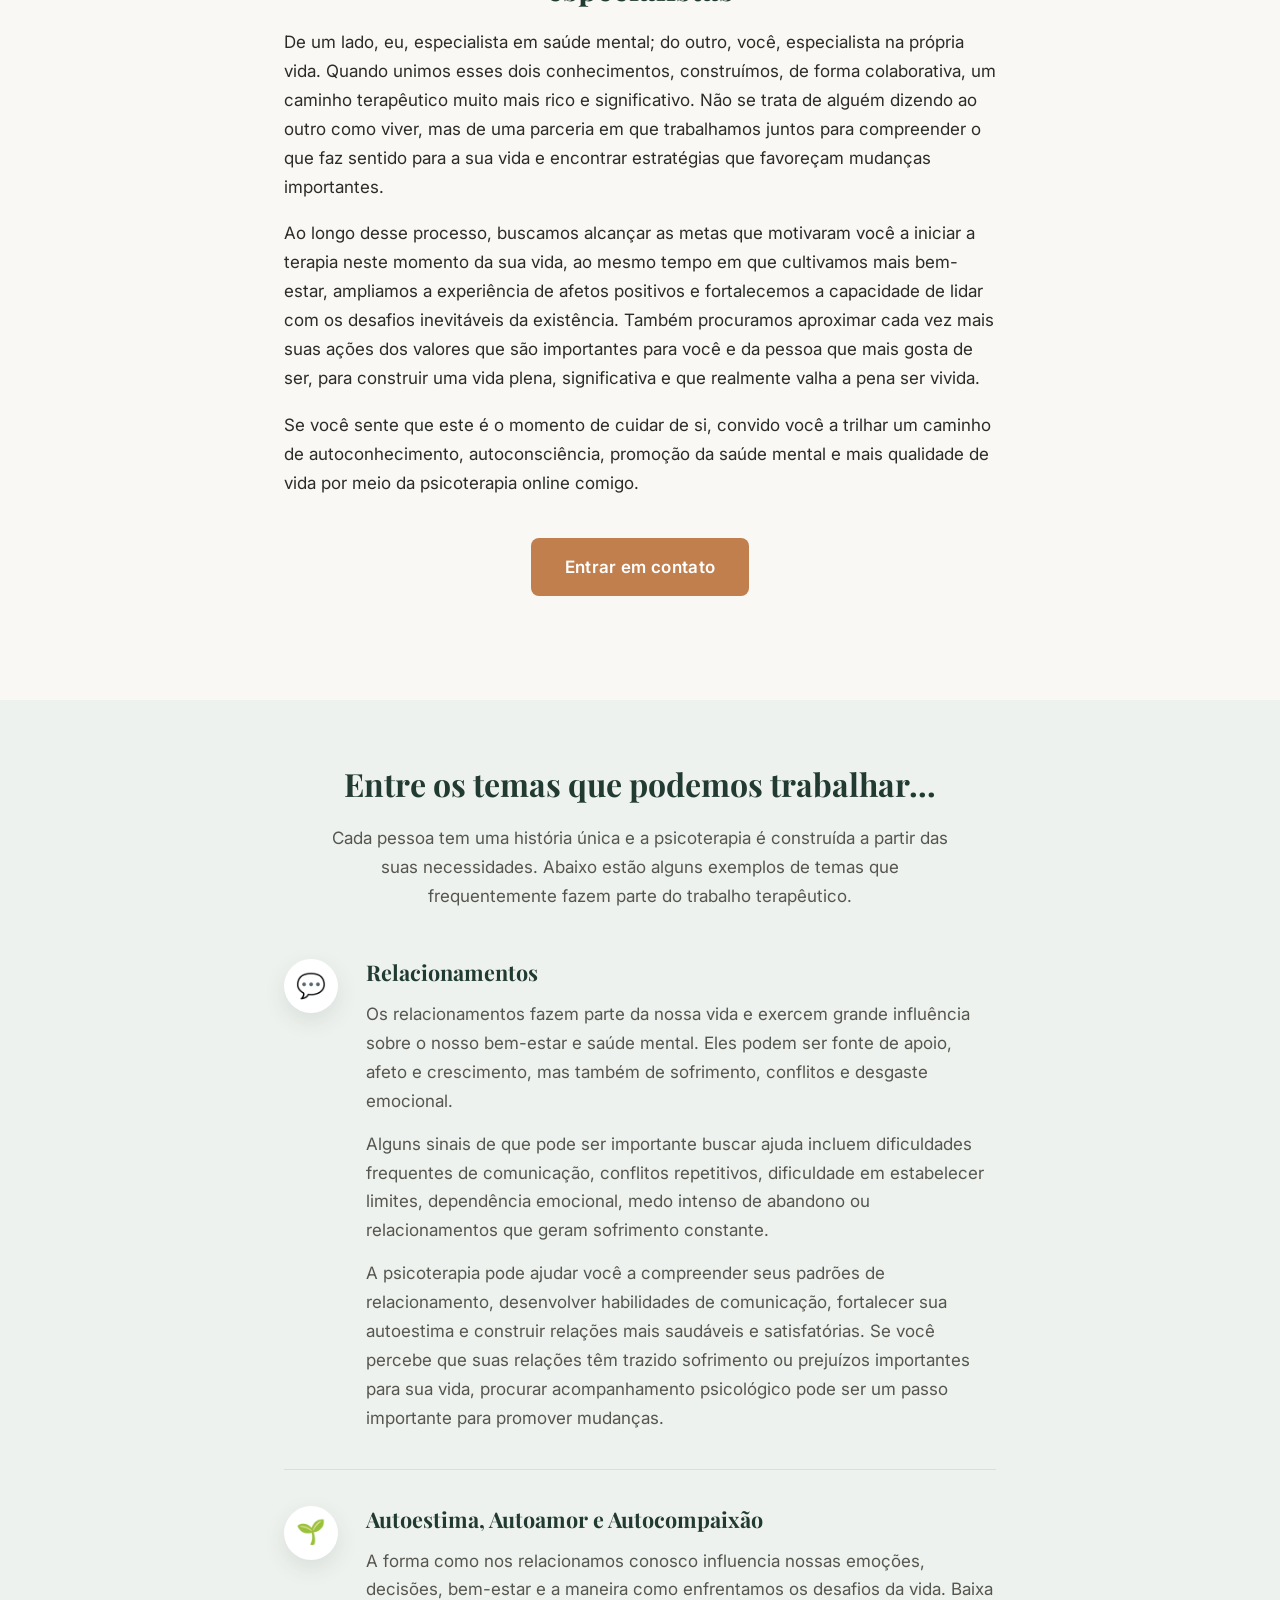
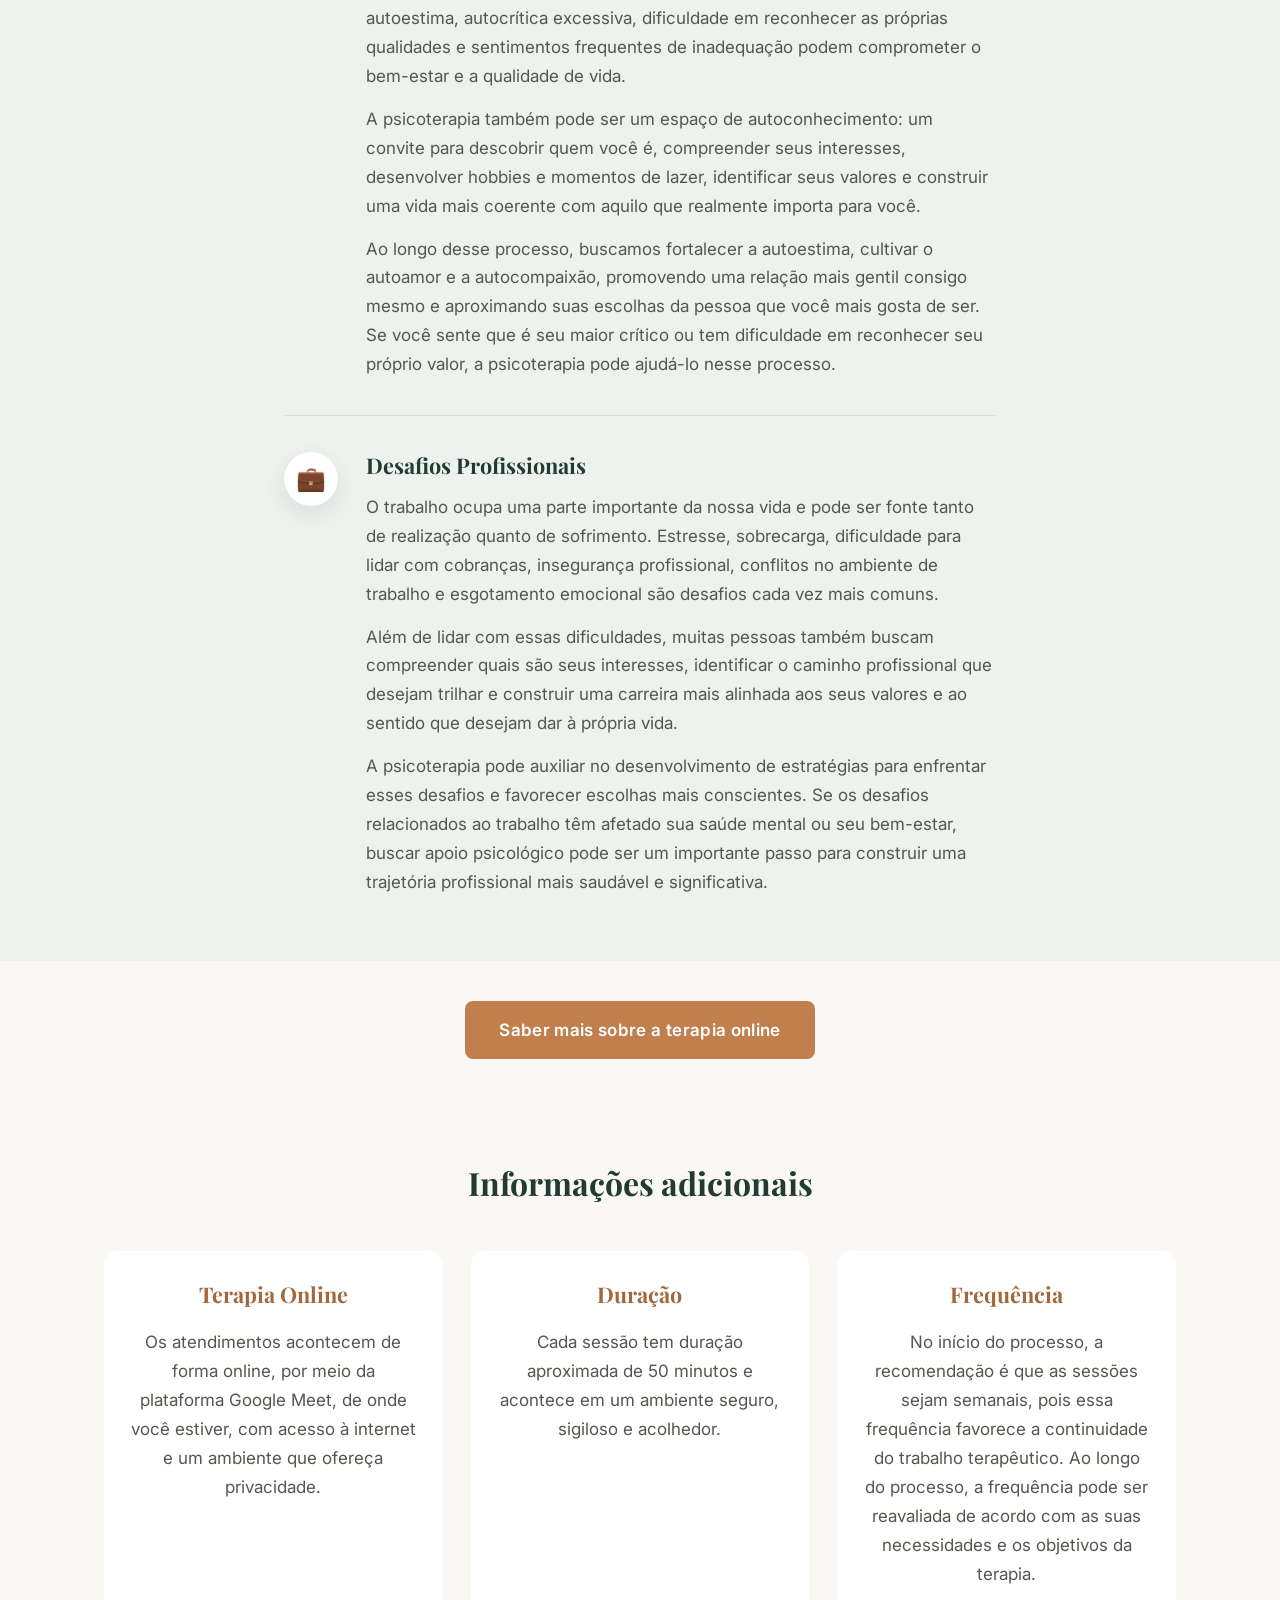
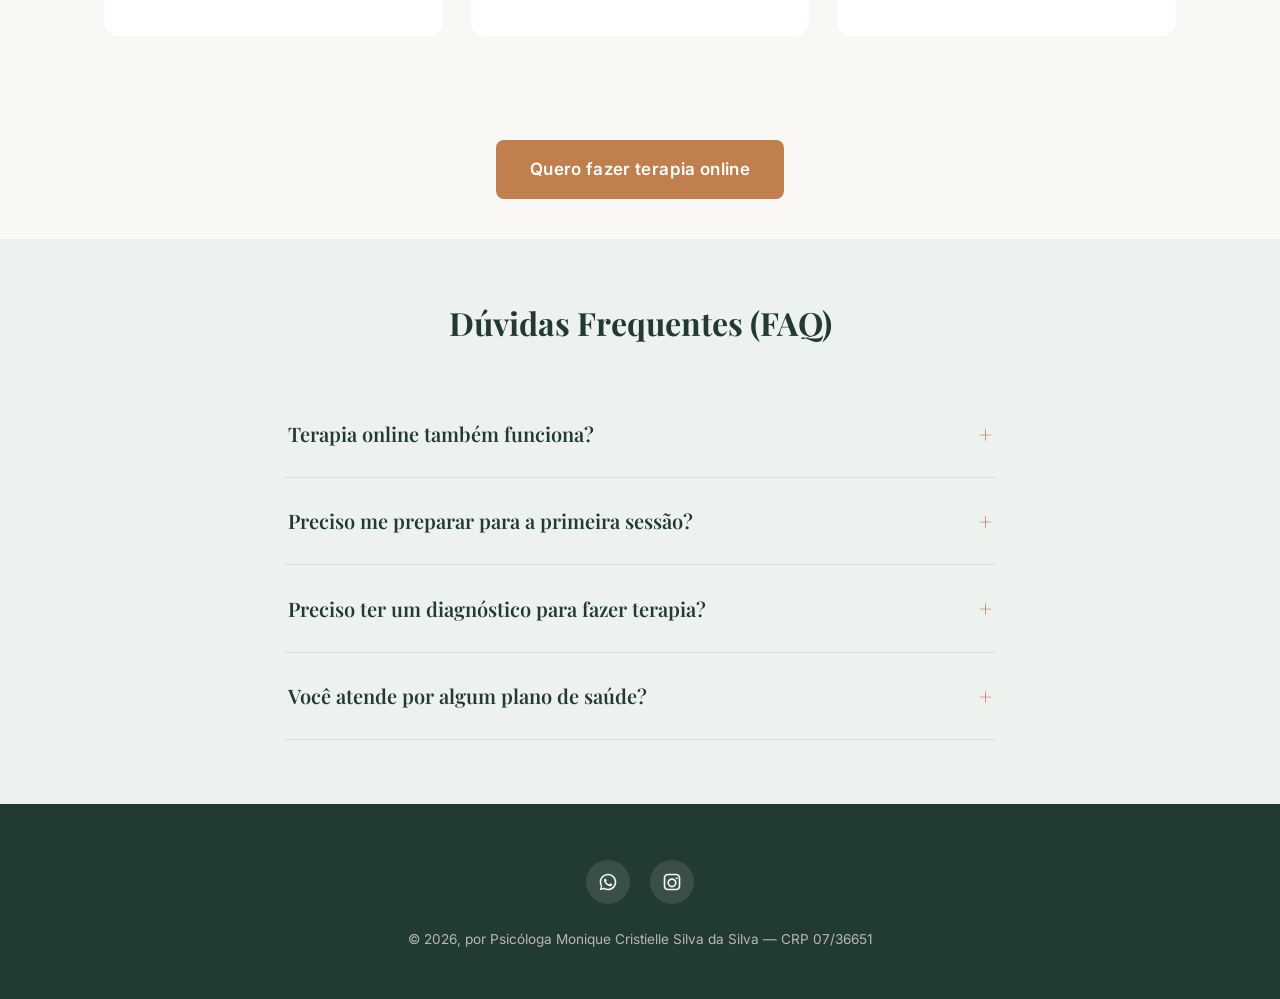
==== commit 1d0e5738: "Revise about section for improved engagement Updated the text to enhance clarity and personal connec" ====
--- a/index.html
+++ b/index.html
@@ -27,9 +27,9 @@
 <button class="nav-toggle" aria-label="Abrir menu" aria-expanded="false">&#9776;</button>
 <ul class="nav-links">
 <li><a href="/" class="active">Início</a></li>
-<li><a href="sobre.html">Sobre</a></li>
-<li><a href="publicacoes.html">Publicações</a></li>
-<li><a href="contato.html">Contato</a></li>
+<li><a href="/sobre">Sobre</a></li>
+<li><a href="/publicacoes">Publicações</a></li>
+<li><a href="/contato">Contato</a></li>
 </ul>
 </div>
 </header>
@@ -56,9 +56,9 @@
 <div class="about-photo"><img src="assets/images/monique-foto-inicio.jpg" alt="Monique Cristielle, psicóloga clínica" loading="lazy"></div>
 <div class="about-text">
 <h2>Quem é a Psicóloga Monique Cristielle?</h2>
-<p>Olá! Que prazer em ter você aqui! Meu nome é Monique Cristielle. Sou Psicóloga (CRP 07/36651) e Mestre em Psicologia pela Pontifícia Universidade Católica do Rio Grande do Sul (PUCRS). Também sou pós-graduada em Terapias Cognitivas e Comportamentais (TCC) pela Wainer Psicologia.</p>
-<p>A base do meu trabalho são as práticas baseadas em evidências, fundamentadas principalmente nas Terapias Cognitivo-Comportamentais (TCC), com contribuições da Psicologia Positiva e da Terapia de Aceitação e Compromisso (ACT), com foco em auxiliar as pessoas a desenvolver maior flexibilidade psicológica, fortalecer seus recursos pessoais e construir uma vida alinhada aos seus valores, mesmo diante das dificuldades inevitáveis da vida.</p>
-<p>Sou filha, namorada, irmã e tia de dois sobrinhos lindos. Amo animais (meus doguinhos não são terapia, mas são terapêuticos para mim). Gosto dos mais diversos tipos de leituras, filmes de comédia e investigação (amo true crime) e maratonas de séries. Minha espiritualidade e momentos de meditação (incluindo mindfulness) são inegociáveis para mim. Meus valores incluem bom-humor, ética, justiça e honestidade, apreciação da beleza e gratidão, inteligência social, generosidade e humildade.</p>
+<p>Olá! Que prazer em ter você aqui! Meu nome é Monique Cristielle. Sou Psicóloga (CRP 07/36651), Mestre em Psicologia pela Pontifícia Universidade Católica do Rio Grande do Sul (PUCRS) e pós-graduada em Terapias Cognitivas e Comportamentais (TCC) pela Wainer Psicologia.</p>
+<p>A base do meu trabalho são as práticas baseadas em evidências, fundamentadas principalmente nas Terapias Cognitivo-Comportamentais (TCC), com contribuições da Psicologia Positiva e da Terapia de Aceitação e Compromisso (ACT). Meu objetivo é auxiliar as pessoas a desenvolver maior flexibilidade psicológica, fortalecer seus recursos pessoais e construir uma vida mais alinhada aos seus valores, mesmo diante das dificuldades inevitáveis da vida.</p>
+<p>Para além da Psicologia, sou apaixonada por animais, leitura, filmes, séries e tudo o que tem um toque retrô. A espiritualidade e a prática de mindfulness fazem parte da minha rotina, e busco viver de forma coerente com valores como ética, bom humor, gratidão, inteligência social e generosidade.</p>
 </div>
 </div>
 </div>
@@ -67,7 +67,7 @@
 <section class="section">
 <div class="container">
 <h2 style="text-align:center;">Acredito que a psicoterapia é um encontro entre especialistas</h2>
-<p>Quando unimos esses dois conhecimentos, construímos, de forma colaborativa, um caminho terapêutico muito mais rico e significativo. Não se trata de alguém dizendo ao outro como viver, mas de uma parceria em que trabalhamos juntos para compreender o que faz sentido para a sua vida e encontrar estratégias que favoreçam mudanças importantes.</p>
+<p>De um lado, eu, especialista em saúde mental; do outro, você, especialista na própria vida. Quando unimos esses dois conhecimentos, construímos, de forma colaborativa, um caminho terapêutico muito mais rico e significativo. Não se trata de alguém dizendo ao outro como viver, mas de uma parceria em que trabalhamos juntos para compreender o que faz sentido para a sua vida e encontrar estratégias que favoreçam mudanças importantes.</p>
 <p>Ao longo desse processo, buscamos alcançar as metas que motivaram você a iniciar a terapia neste momento da sua vida, ao mesmo tempo em que cultivamos mais bem-estar, ampliamos a experiência de afetos positivos e fortalecemos a capacidade de lidar com os desafios inevitáveis da existência. Também procuramos aproximar cada vez mais suas ações dos valores que são importantes para você e da pessoa que mais gosta de ser, para construir uma vida plena, significativa e que realmente valha a pena ser vivida.</p>
 <p>Se você sente que este é o momento de cuidar de si, convido você a trilhar um caminho de autoconhecimento, autoconsciência, promoção da saúde mental e mais qualidade de vida por meio da psicoterapia online comigo.</p>
 <div class="btn-center-wrap">
@@ -98,7 +98,7 @@
 <h3>Autoestima, Autoamor e Autocompaixão</h3>
 <p>A forma como nos relacionamos conosco influencia nossas emoções, decisões, bem-estar e a maneira como enfrentamos os desafios da vida. Baixa autoestima, autocrítica excessiva, dificuldade em reconhecer as próprias qualidades e sentimentos frequentes de inadequação podem comprometer o bem-estar e a qualidade de vida.</p>
 <p>A psicoterapia também pode ser um espaço de autoconhecimento: um convite para descobrir quem você é, compreender seus interesses, desenvolver hobbies e momentos de lazer, identificar seus valores e construir uma vida mais coerente com aquilo que realmente importa para você.</p>
-<p>Ao longo desse processo, buscamos fortalecer a autoestima, cultivar o autoamor e a autocompaixão, promovendo uma relação mais gentil consigo mesmo e aproximando suas escolhas da pessoa que você deseja ser. Se você sente que é seu maior crítico ou tem dificuldade em reconhecer seu próprio valor, a psicoterapia pode ajudá-lo nesse processo.</p>
+<p>Ao longo desse processo, buscamos fortalecer a autoestima, cultivar o autoamor e a autocompaixão, promovendo uma relação mais gentil consigo mesmo e aproximando suas escolhas da pessoa que você mais gosta de ser. Se você sente que é seu maior crítico ou tem dificuldade em reconhecer seu próprio valor, a psicoterapia pode ajudá-lo nesse processo.</p>
 </div>
 </div>
 <div class="topic-block">
--- a/styles.css
+++ b/styles.css
@@ -110,6 +110,7 @@
   letter-spacing: 0.08em;
 }
 .btn-center-wrap { text-align: center; margin: 40px 0; }
+.text-center { text-align: center; }
 
 /* About block */
 .about-block { display: flex; gap: 56px; align-items: flex-start; flex-wrap: wrap; }
@@ -140,7 +141,7 @@
 
 /* FAQ */
 .faq-item { border-bottom: 1px solid rgba(0,0,0,0.08); padding: 6px 0; }
-.faq-item summary { cursor: pointer; font-family: var(--font-heading); font-size: 1.1rem; padding: 18px 4px; list-style: none; display: flex; justify-content: space-between; align-items: center; color: var(--color-primary-dark); }
+.faq-item summary { cursor: pointer; font-family: var(--font-heading); font-weight: 600; font-size: 1.25rem; padding: 18px 4px; list-style: none; display: flex; justify-content: space-between; align-items: center; color: var(--color-primary-dark); }
 .faq-item summary::-webkit-details-marker { display: none; }
 .faq-item summary::after { content: '+'; font-size: 1.4rem; color: var(--color-accent); margin-left: 20px; }
 .faq-item[open] summary::after { content: '\2212'; }
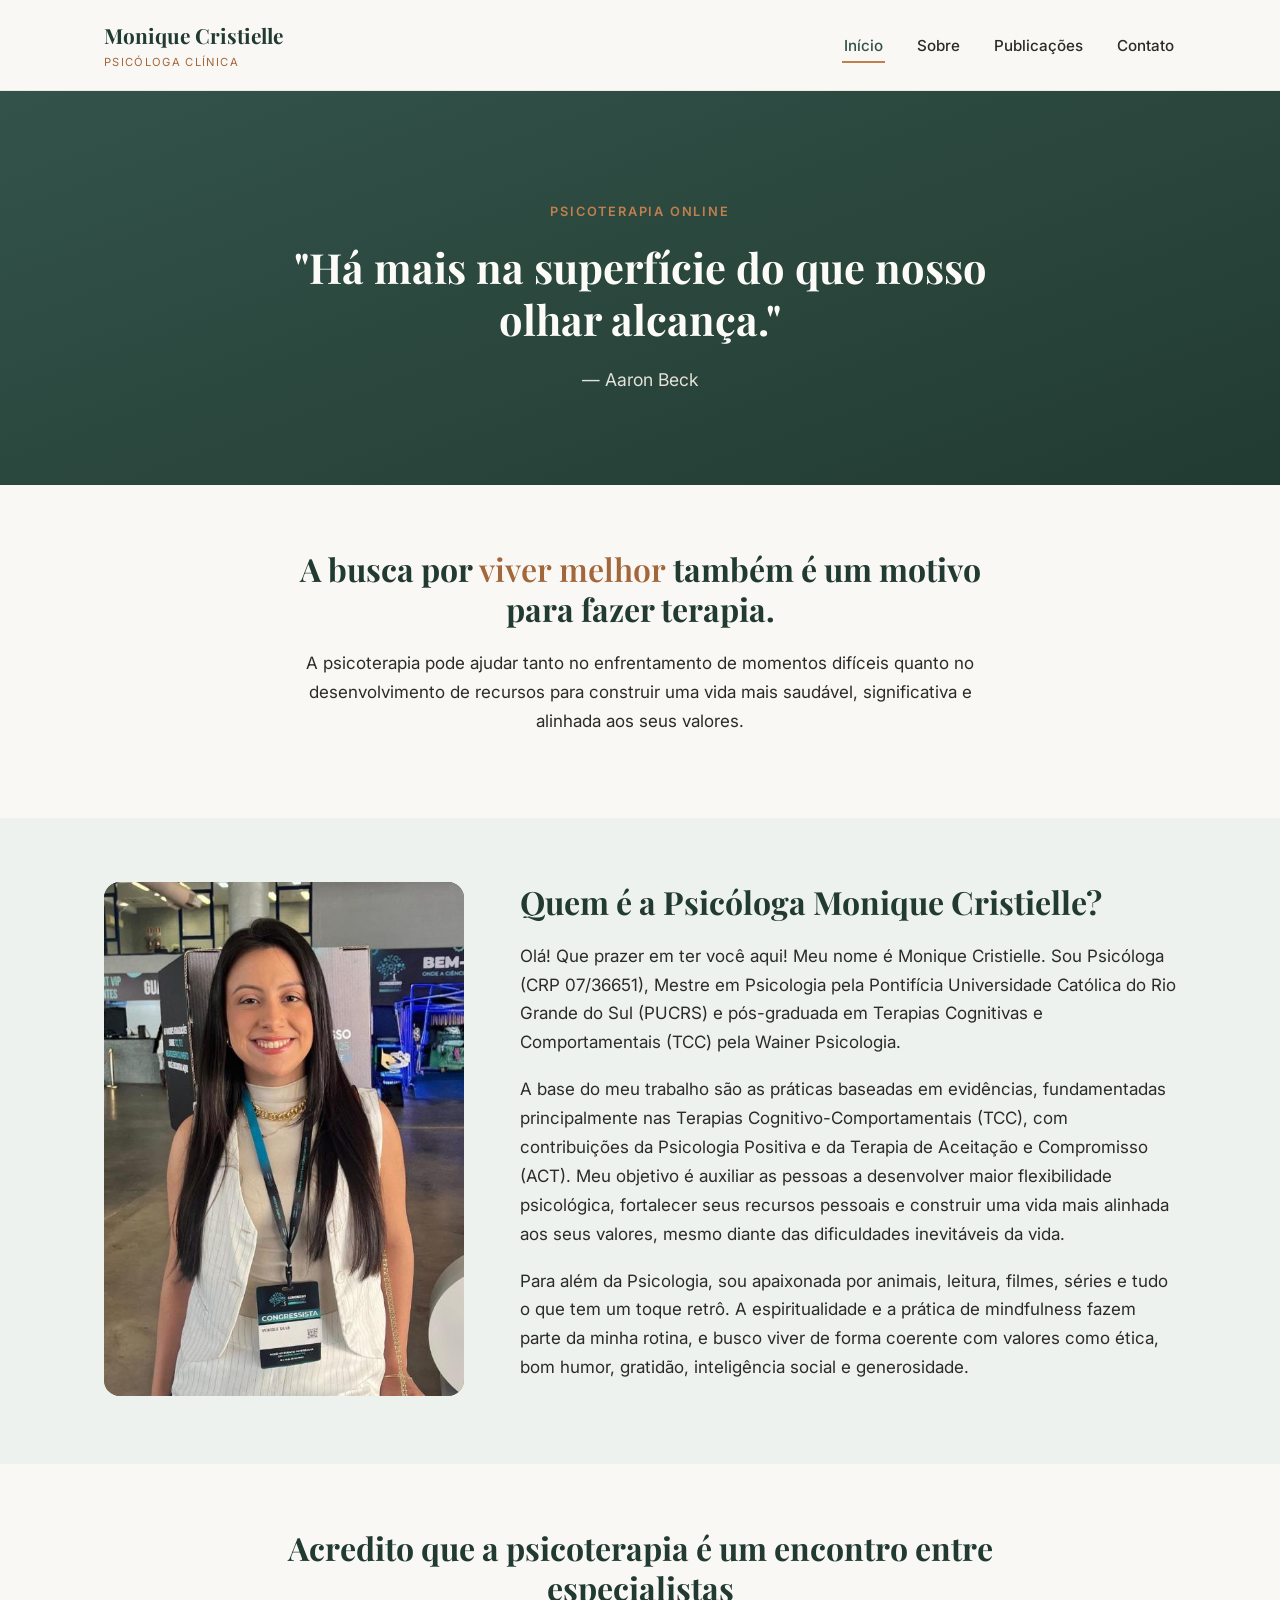
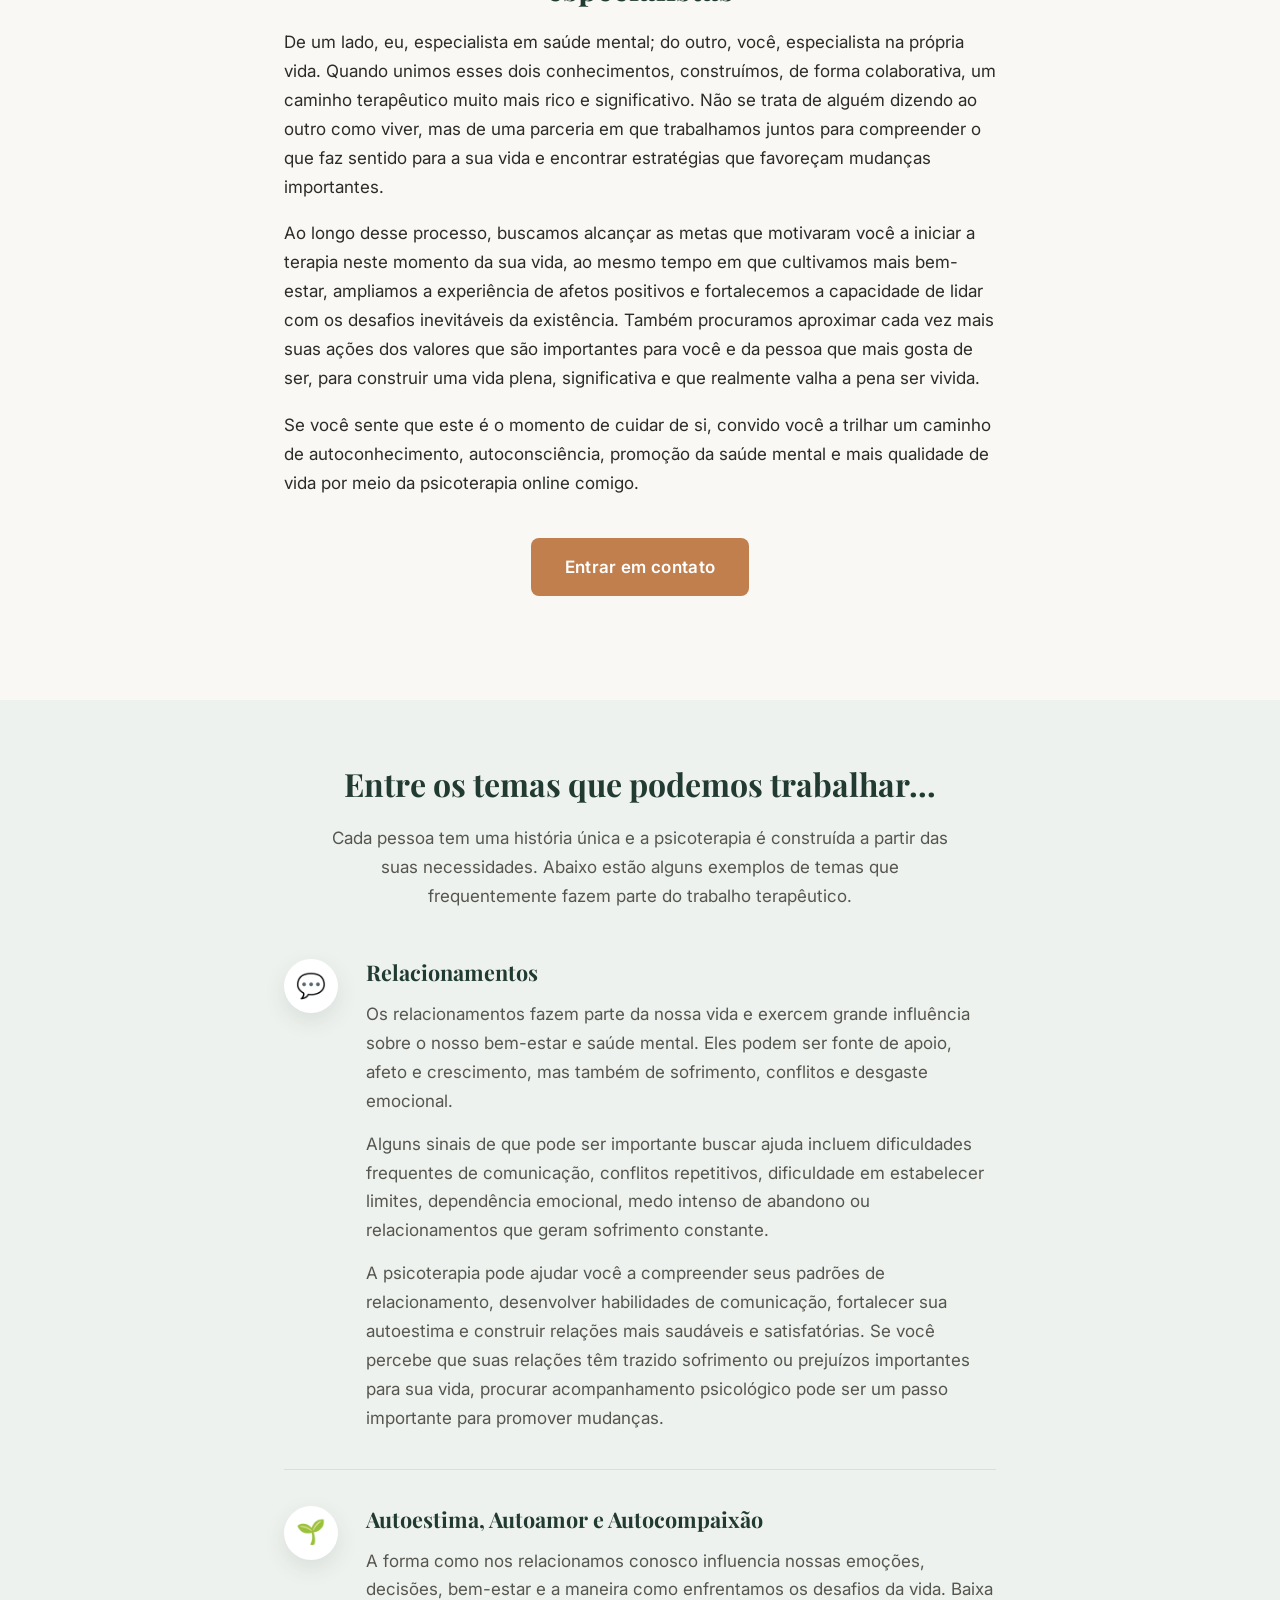
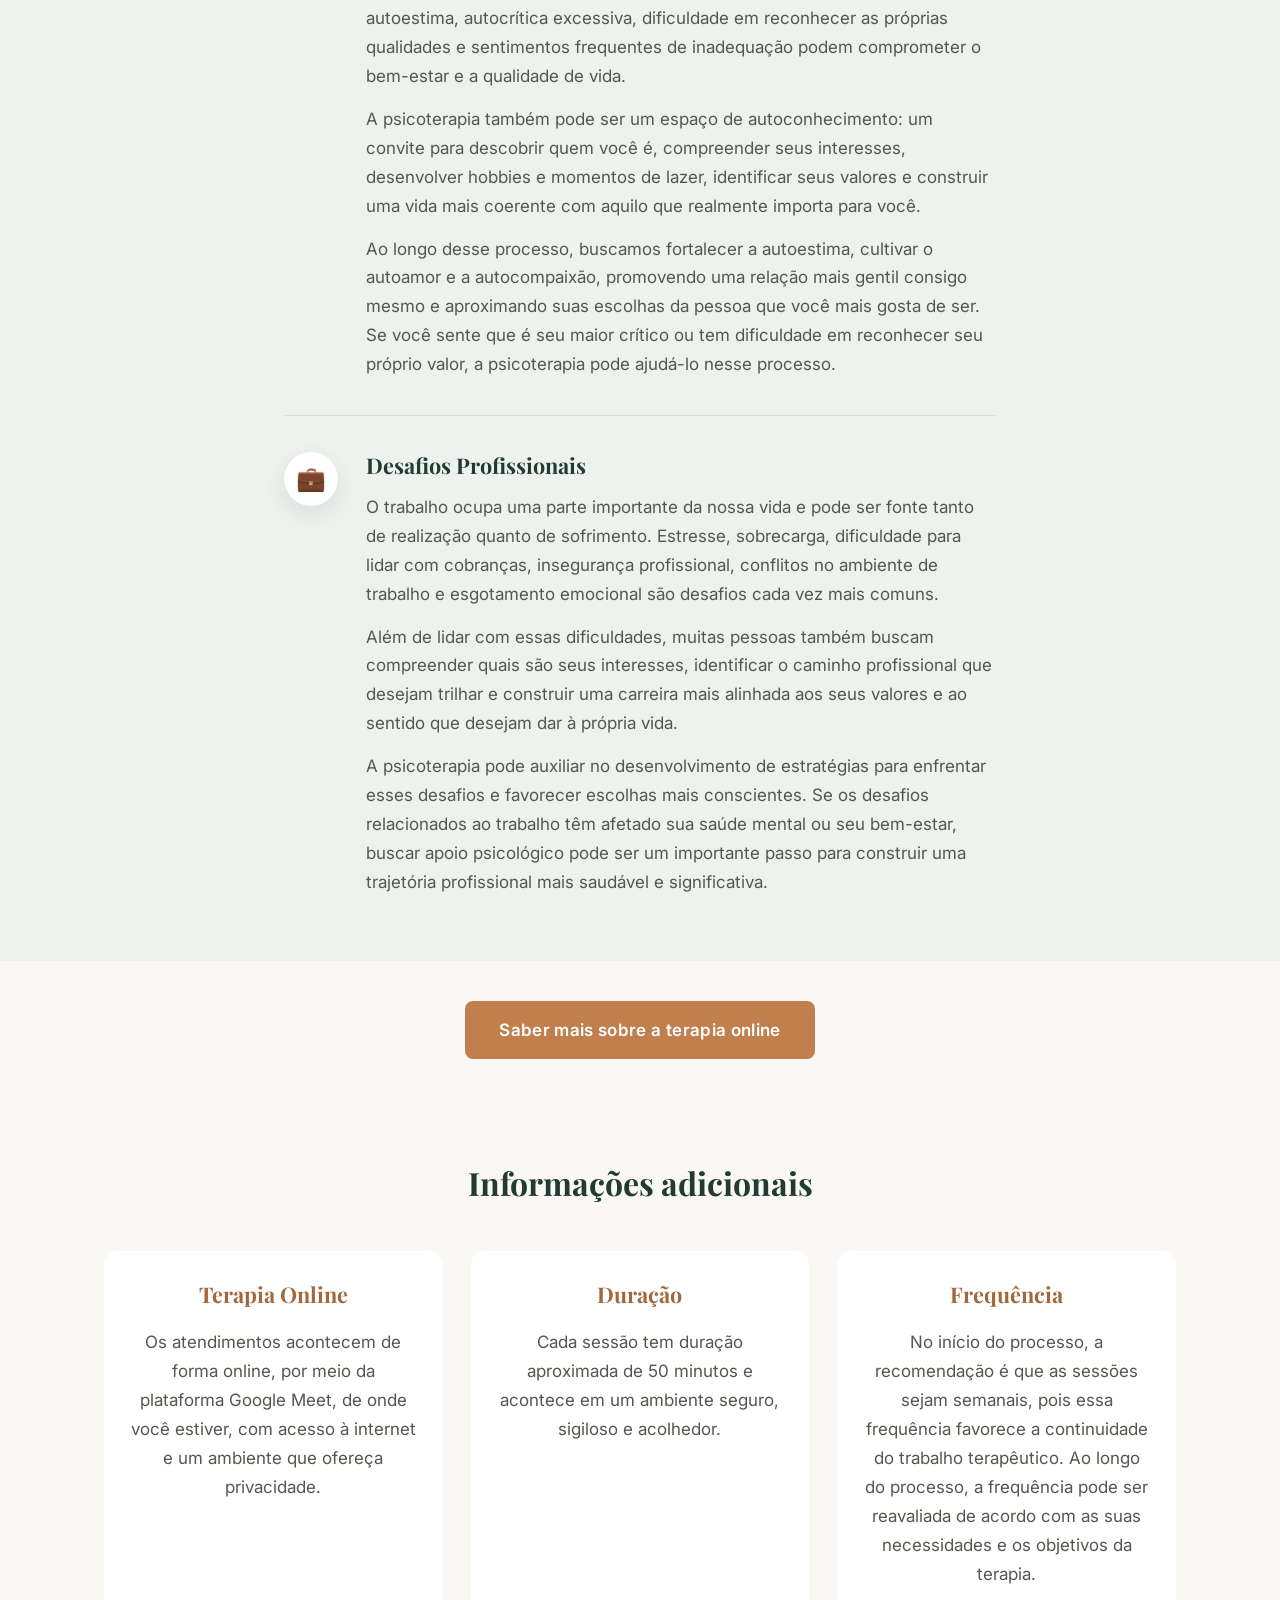
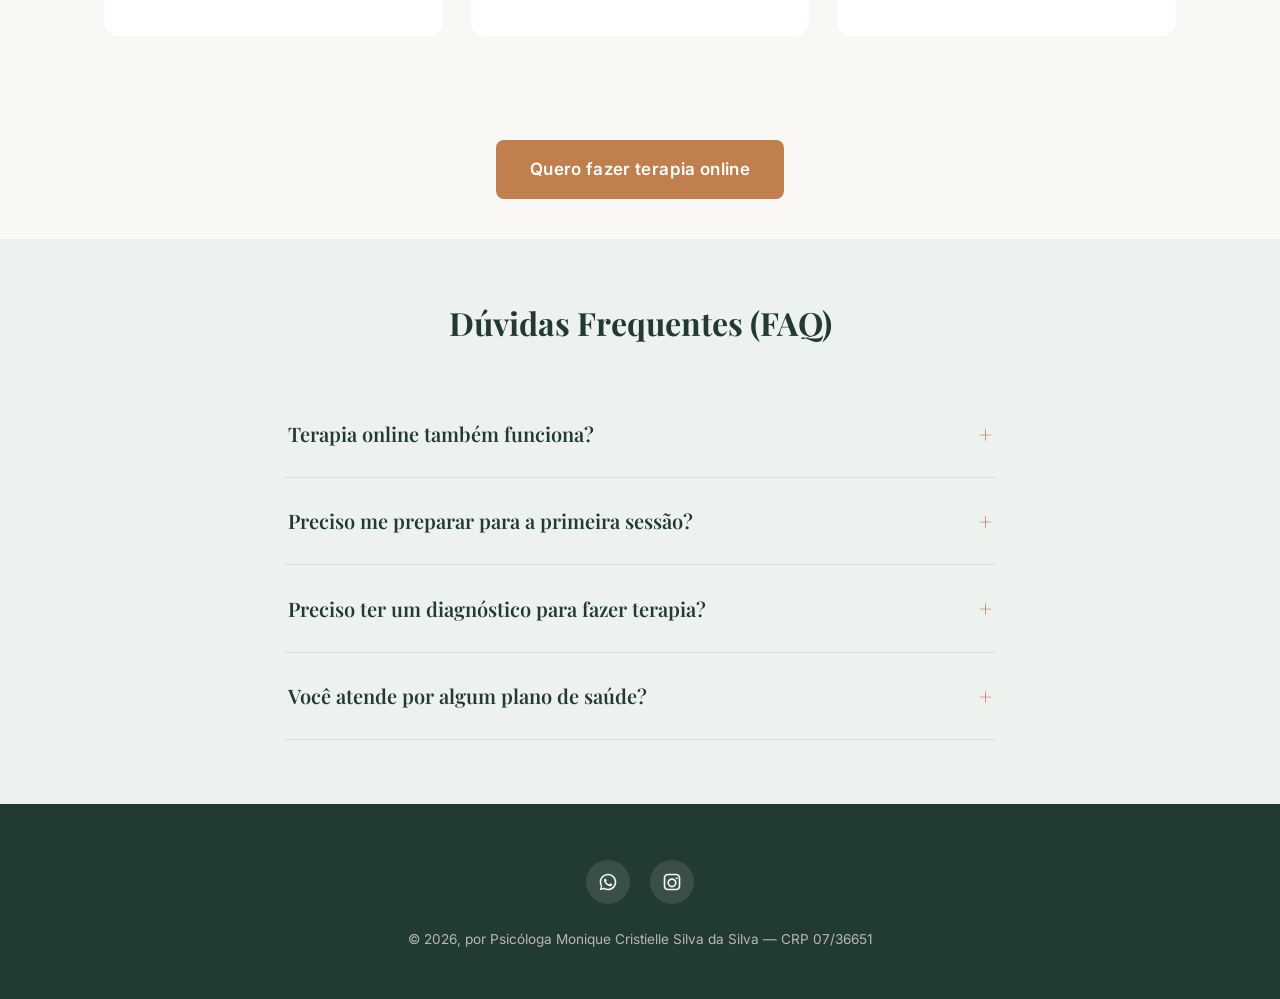
==== commit 46244d6c: "Update SEO and social media metadata in index.html Updated canonical and Open Graph URLs, added Twit" ====
--- a/index.html
+++ b/index.html
@@ -6,17 +6,33 @@
 <title>Monique Cristielle | Psicóloga Clínica</title>
 <meta name="description" content="Psicóloga clínica (CRP 07/36651). Atendimento online baseado em evidências (TCC, ACT e Psicologia Positiva) para adultos.">
 <link rel="icon" type="image/svg+xml" href="assets/favicon.svg">
-<link rel="canonical" href="https://site-monique-cristielle.vercel.app/">
+<link rel="canonical" href="https://www.moniquecristielle.com/">
 <meta property="og:type" content="website">
 <meta property="og:locale" content="pt_BR">
 <meta property="og:title" content="Monique Cristielle | Psicóloga Clínica">
 <meta property="og:description" content="Psicóloga clínica (CRP 07/36651). Atendimento online baseado em evidências (TCC, ACT e Psicologia Positiva) para adultos.">
-<meta property="og:url" content="https://site-monique-cristielle.vercel.app/">
-<meta property="og:image" content="https://site-monique-cristielle.vercel.app/assets/images/monique-foto-inicio.jpg">
+<meta property="og:url" content="https://www.moniquecristielle.com/">
+<meta property="og:image" content="https://www.moniquecristielle.com/assets/images/monique-foto-inicio.jpg">
 <link rel="preconnect" href="https://fonts.googleapis.com">
 <link rel="preconnect" href="https://fonts.gstatic.com" crossorigin>
 <link href="https://fonts.googleapis.com/css2?family=Inter:wght@400;500;600;700&family=Playfair+Display:ital,wght@0,600;0,700;1,600&display=swap" rel="stylesheet">
 <link rel="stylesheet" href="styles.css">
+  <meta name="twitter:card" content="summary_large_image">
+  <meta name="twitter:title" content="Monique Cristielle | Psicóloga Clínica">
+  <meta name="twitter:description" content="Psicóloga clínica (CRP 07/36651). Atendimento online baseado em evidências (TCC, ACT e Psicologia Positiva) para adultos.">
+  <meta name="twitter:image" content="https://www.moniquecristielle.com/assets/images/monique-foto-inicio.jpg">
+  <script type="application/ld+json">
+    {
+      "@context": "https://schema.org",
+      "@type": "Person",
+      "name": "Monique Cristielle",
+      "jobTitle": "Psicóloga Clínica",
+      "url": "https://www.moniquecristielle.com/",
+      "image": "https://www.moniquecristielle.com/assets/images/monique-foto-inicio.jpg",
+      "sameAs": ["https://www.instagram.com/moniquecristielle.psi", "https://wa.me/5551985022161"],
+      "knowsAbout": ["Terapia Cognitivo-Comportamental", "Psicologia Positiva", "Terapia de Aceitação e Compromisso"]
+    }
+  </script>
 </head>
 <body>
 <a href="#main" class="skip-link">Pular para o conteúdo</a>
@@ -26,7 +42,7 @@
 <a href="/" class="logo">Monique Cristielle<span>Psicóloga Clínica</span></a>
 <button class="nav-toggle" aria-label="Abrir menu" aria-expanded="false">&#9776;</button>
 <ul class="nav-links">
-<li><a href="/" class="active">Início</a></li>
+<li><a href="/" class="active" aria-current="page">Início</a></li>
 <li><a href="/sobre">Sobre</a></li>
 <li><a href="/publicacoes">Publicações</a></li>
 <li><a href="/contato">Contato</a></li>
--- a/styles.css
+++ b/styles.css
@@ -60,7 +60,7 @@
 .nav-links a:hover, .nav-links a.active { color: var(--color-primary); border-bottom-color: var(--color-accent); }
 .nav-toggle { display: none; background: none; border: none; font-size: 1.6rem; cursor: pointer; color: var(--color-primary-dark); }
 
-@media (max-width: 760px) {
+@media (max-width: 768px) {
   .nav-toggle { display: block; }
   .nav-links { position: absolute; top: 100%; left: 0; right: 0; background: var(--color-bg); flex-direction: column; align-items: flex-start; padding: 20px 24px; gap: 16px; border-bottom: 1px solid rgba(0,0,0,0.08); display: none; }
   .nav-links.open { display: flex; }
@@ -114,11 +114,12 @@
 
 /* About block */
 .about-block { display: flex; gap: 56px; align-items: flex-start; flex-wrap: wrap; }
-.about-photo { flex: 1 1 300px; max-width: 360px; aspect-ratio: 7 / 10; border-radius: 16px; overflow: hidden; background: linear-gradient(135deg, var(--color-primary), var(--color-accent)); position: relative; }
+.about-photo { flex: 1 1 300px; max-width: 360px; aspect-ratio: 7 / 10; border-radius: 16px; overflow: hidden; background: linear-gradient(135deg, var(--color-primary), var(--color-accent)); position: sticky; top: 110px; }
 .about-text { flex: 2 1 420px; }
 .about-photo img { position: absolute; inset: 0; width: 100%; height: 100%; object-fit: cover; display: block; }
 
 .about-block--pub { align-items: center; }
+.about-block--pub .about-photo { position: relative; top: auto; }
 .pub-intro-lead { font-size: 24px; line-height: 1.5; color: var(--color-primary-dark); font-weight: 500; }
 .pub-intro-credentials { margin-top: 20px; padding-top: 20px; border-top: 1px solid rgba(0,0,0,0.1); font-size: 14px; letter-spacing: 0.03em; color: var(--color-text-light); text-transform: uppercase; }
 .pub-intro-note { margin-top: 16px; font-size: 14px; color: var(--color-text-light); font-style: normal; }
@@ -159,13 +160,6 @@
 .pub-item .pub-title a:hover { color: var(--color-accent-dark); }
 .pub-item .pub-meta { color: var(--color-text-light); font-size: 0.92rem; }
 
-/* Contact form */
-.contact-form { max-width: 560px; margin: 40px auto 0; display: grid; gap: 18px; }
-.contact-form label { font-weight: 600; margin-bottom: 6px; display: block; }
-.contact-form input, .contact-form textarea { width: 100%; padding: 14px 16px; border-radius: 8px; border: 1px solid rgba(0,0,0,0.15); font-family: var(--font-body); font-size: 1rem; background: #fff; }
-.contact-form textarea { min-height: 140px; resize: vertical; }
-.contact-note { text-align: center; color: var(--color-text-light); font-size: 0.9rem; margin-top: 14px; }
-
 /* Footer */
 .site-footer { background: var(--color-primary-dark); color: #e7e5db; padding: 56px 24px 30px; text-align: center; }
 .footer-social { display: flex; justify-content: center; gap: 20px; margin-bottom: 24px; }
@@ -174,11 +168,12 @@
 .footer-social svg { width: 20px; height: 20px; fill: #f7f4ee; }
 .site-footer .copy { font-size: 0.85rem; color: #b9b8ae; }
 
-@media (max-width: 700px) {
+@media (max-width: 768px) {
   h1 { font-size: 2rem; }
   h2 { font-size: 1.55rem; }
   .section { padding: 48px 0; }
   .about-block { gap: 32px; }
   .topic-block { flex-direction: column; gap: 14px; }
+  .about-photo { position: relative; top: auto; }
 }
                   
